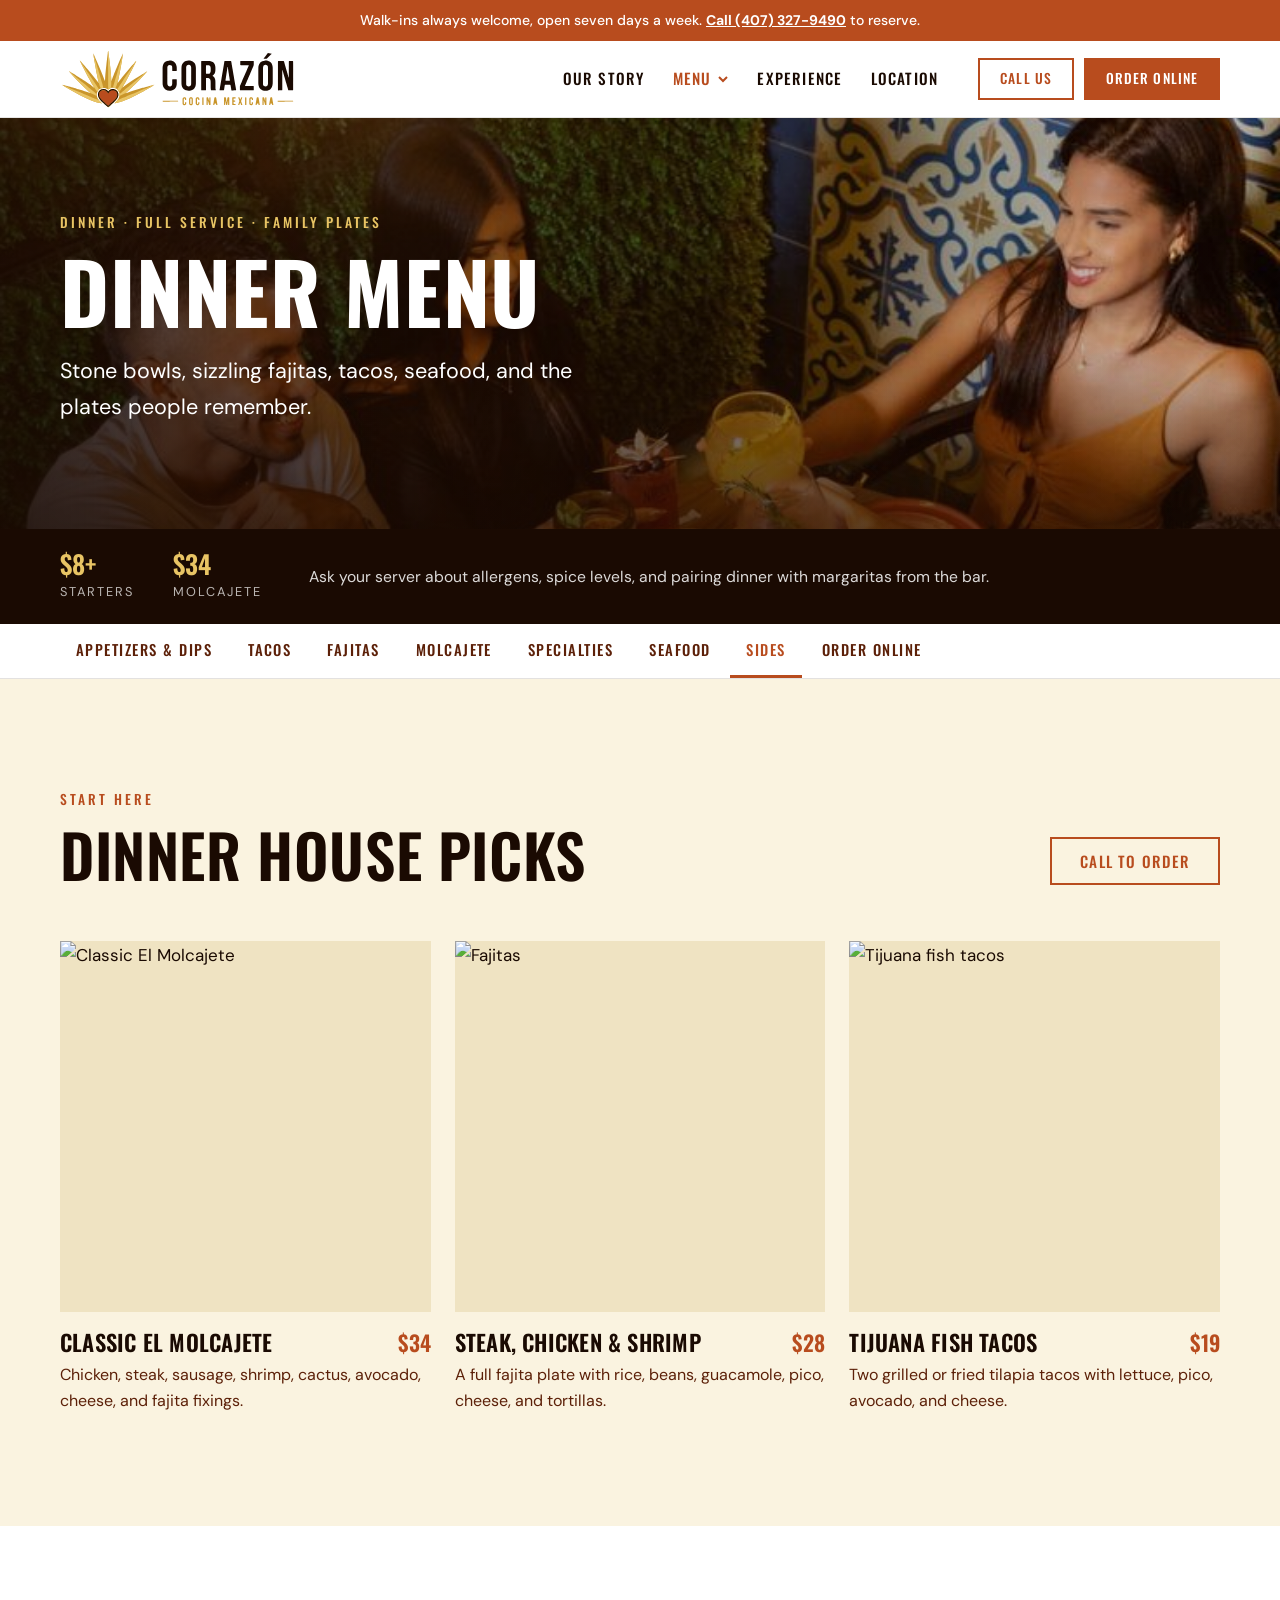
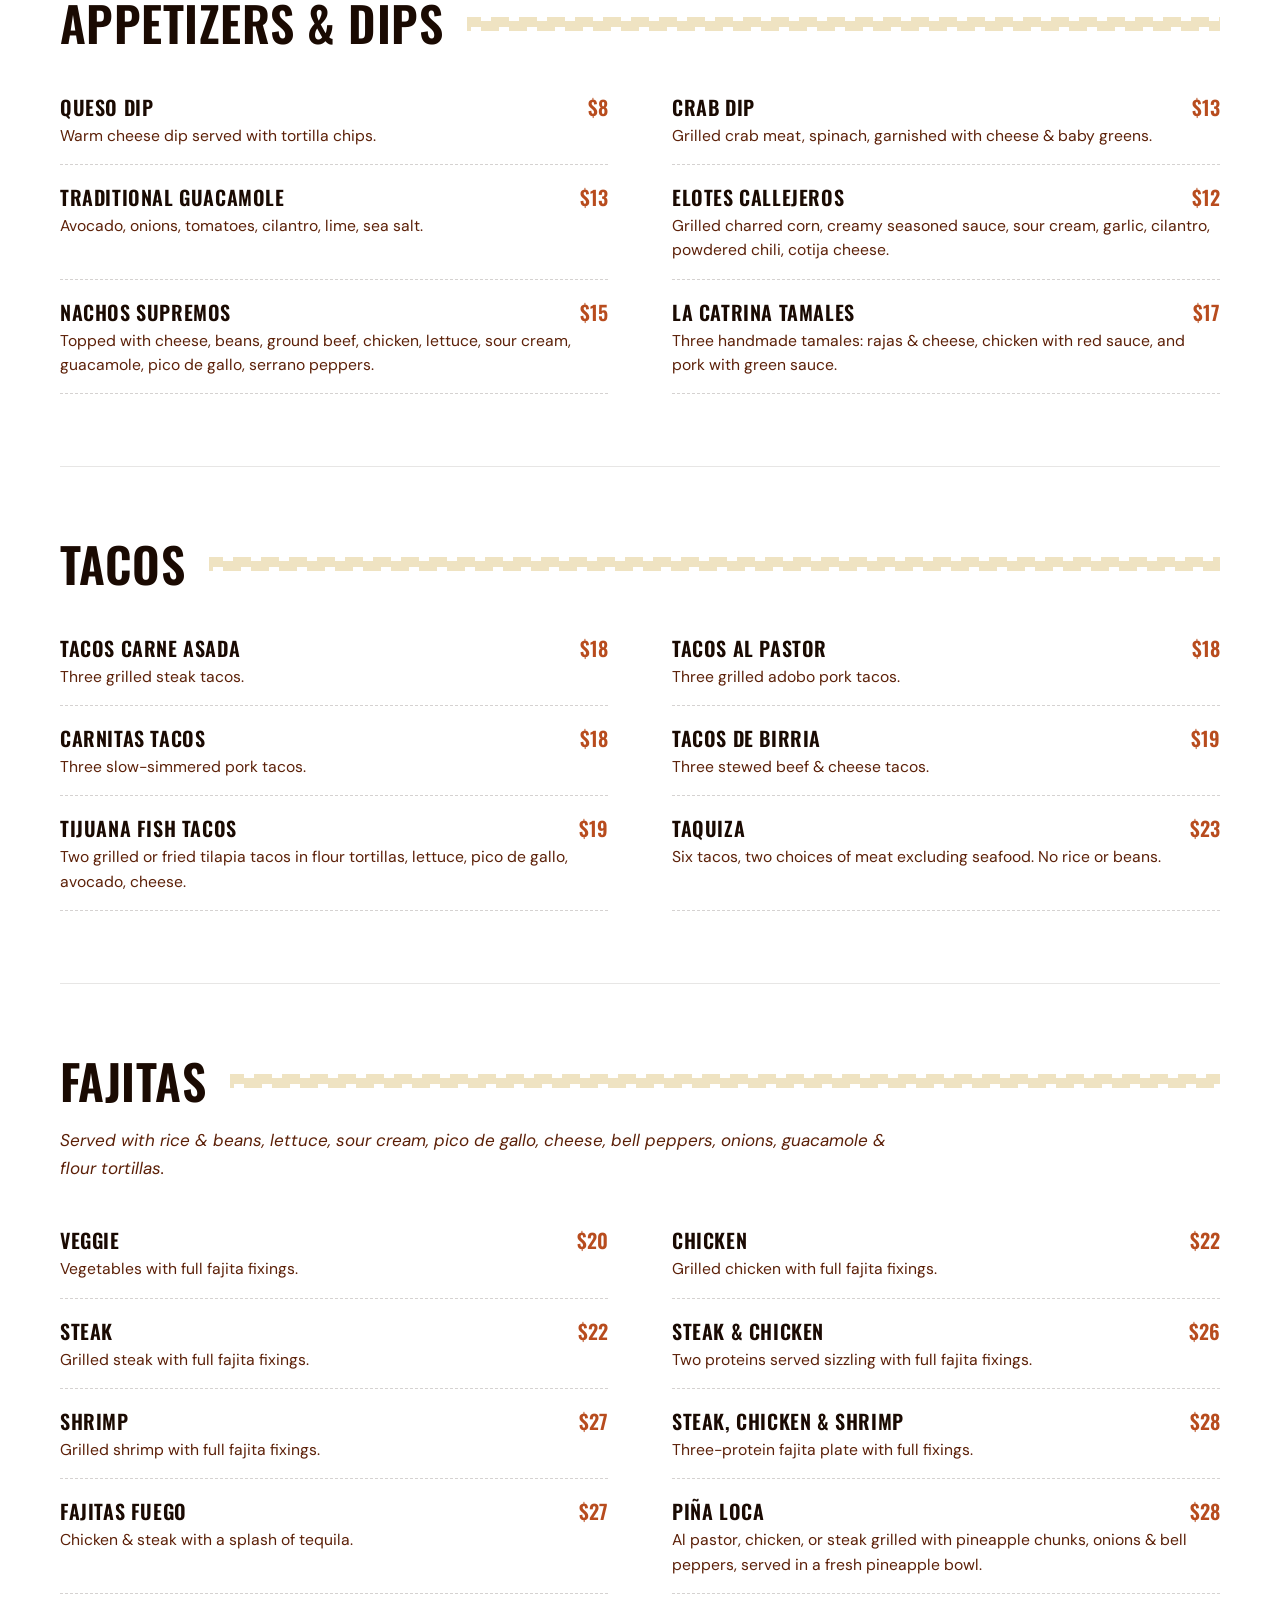
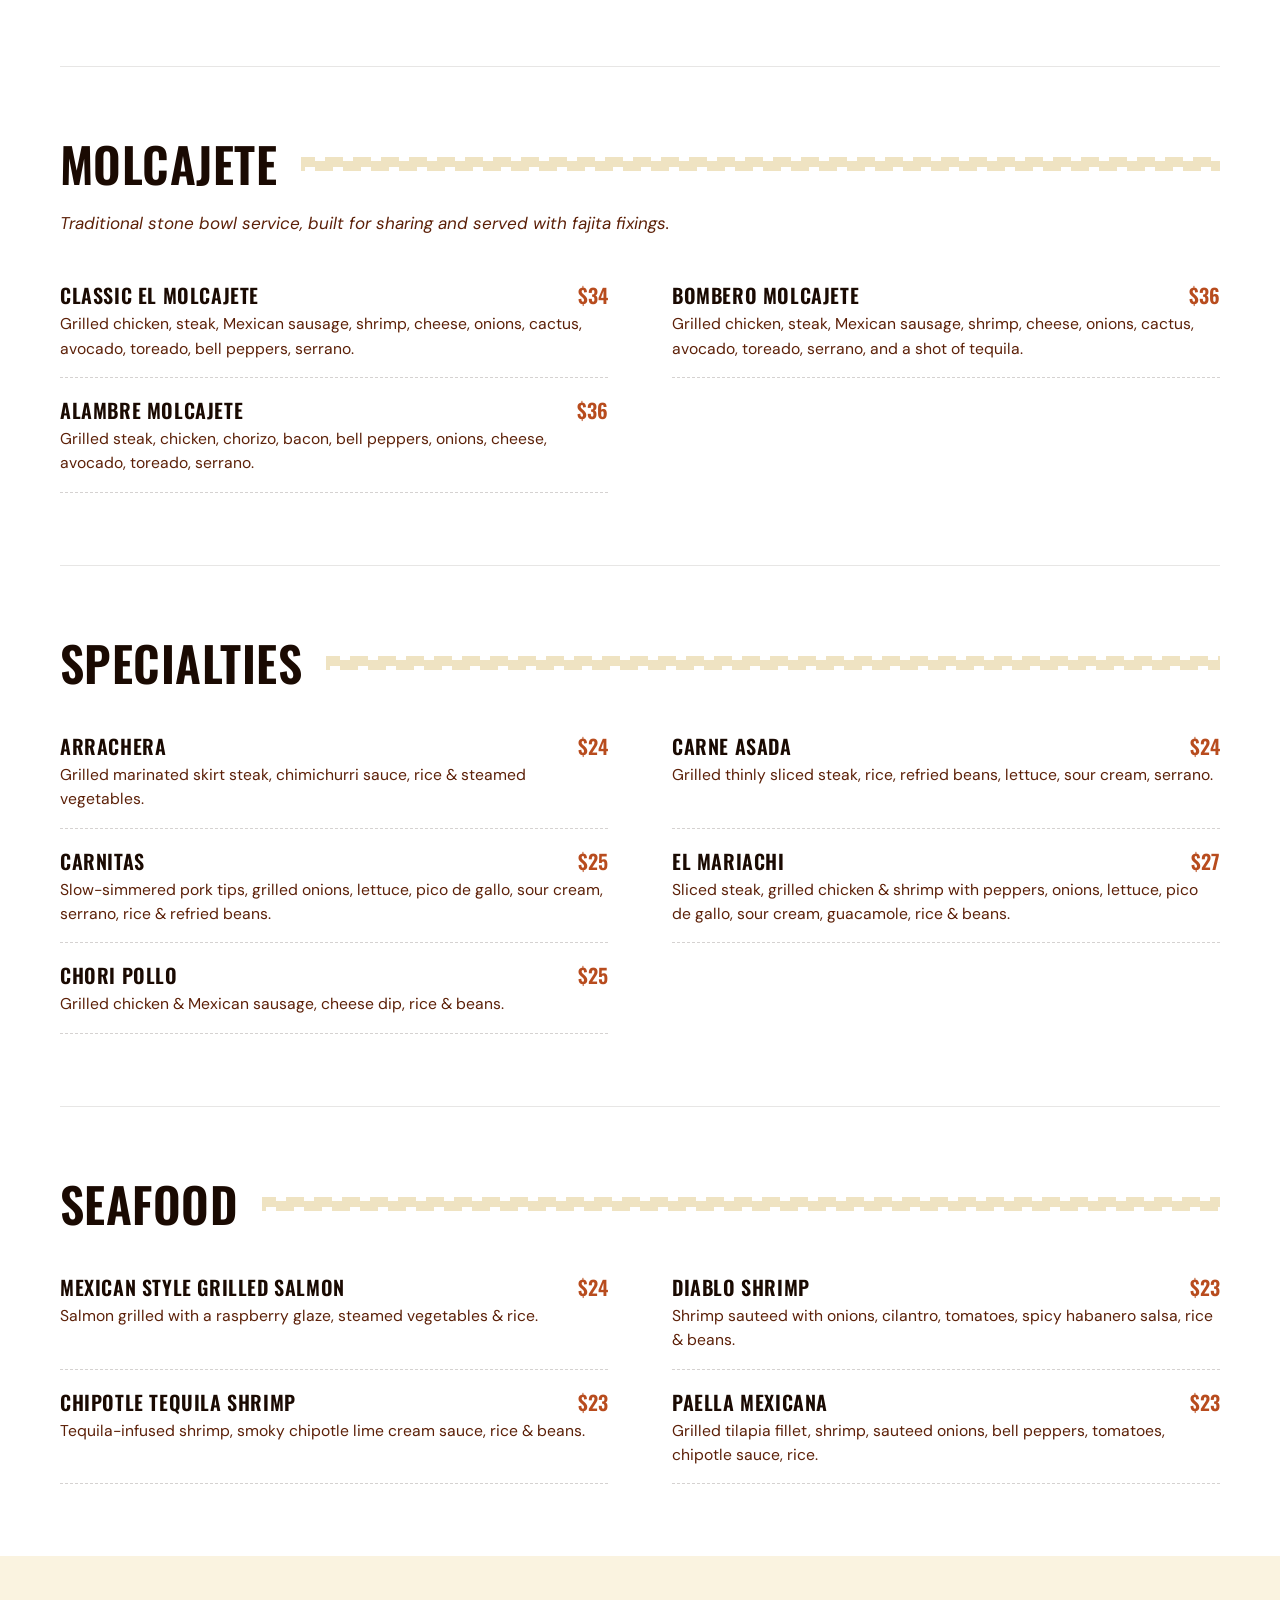
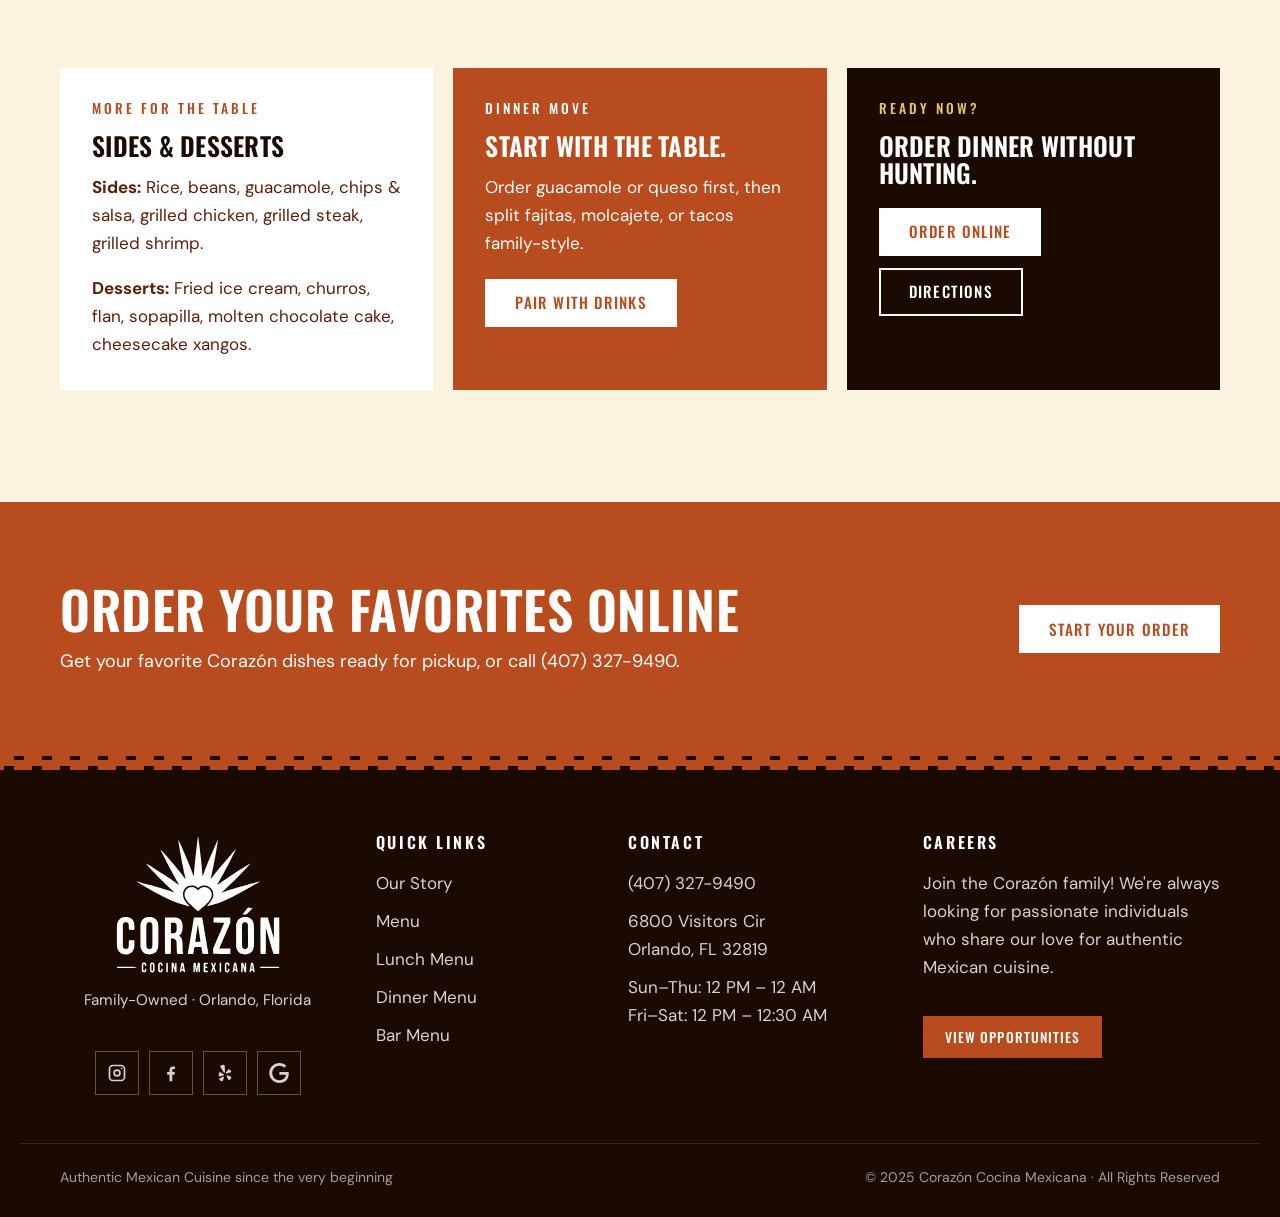
==== dinner-menu.html @ ed3a1adc "Add redesigned Corazón Cocina Mexicana website Home, lunch, dinner and bar menu pages with the new l" ====
<!DOCTYPE html>
<html lang="en">
<head>
<meta charset="UTF-8">
<meta name="viewport" content="width=device-width, initial-scale=1">
<title>Dinner Menu — Corazón Cocina Mexicana</title>
<meta name="description" content="Corazón&#x27;s dinner menu: appetizers, tacos, sizzling fajitas, molcajete, specialties and seafood.">
<meta name="theme-color" content="#B84C1E">
<link rel="preconnect" href="https://fonts.googleapis.com">
<link rel="preconnect" href="https://fonts.gstatic.com" crossorigin>
<link rel="stylesheet" href="https://fonts.googleapis.com/css2?family=DM+Sans:ital,wght@0,400;0,500;0,700;1,400&family=Oswald:wght@500;600;700&display=swap">
<link rel="stylesheet" href="css/site.css">
</head>
<body>
<a class="skip-link" href="#main">Skip to content</a>
<aside class="promo" aria-label="Announcement">Walk-ins always welcome, open seven days a week. <a href="tel:4073279490">Call (407) 327-9490</a> to reserve.</aside>
<header class="site-header">
  <div class="wrap header-inner">
    <a class="logo" href="index.html">
      <img src="img/logo-horizontal.svg" alt="Corazón Cocina Mexicana, home" width="234" height="60">
    </a>
    <nav class="main-nav" aria-label="Main">
      <ul class="nav-list">
        <li><a class="nav-link" href="index.html#about">Our Story</a></li>
        <li>
          <button class="nav-link" type="button" data-dropdown aria-expanded="false" aria-controls="menu-dropdown" aria-current="page">Menu <svg viewBox="0 0 12 12" aria-hidden="true" focusable="false"><path d="M2 4l4 4 4-4" fill="none" stroke="currentColor" stroke-width="2"/></svg></button>
          <ul class="dropdown" id="menu-dropdown">
          <li><a href="index.html#menu">Menu Favorites</a></li>
          <li><a href="lunch-menu.html">Lunch</a></li>
          <li><a href="dinner-menu.html" aria-current="page">Dinner</a></li>
          <li><a href="bar-menu.html">Bar Menu</a></li>
          </ul>
        </li>
        <li><a class="nav-link" href="index.html#experience">Experience</a></li>
        <li><a class="nav-link" href="index.html#location">Location</a></li>
      </ul>
      <div class="header-actions">
        <a class="btn btn--outline btn--sm" href="tel:4073279490">Call Us</a>
        <a class="btn btn--sm" href="https://order.toasttab.com/online/corazon-6800-visitors-circle" target="_blank" rel="noopener">Order Online</a>
      </div>
    </nav>
    <button class="menu-toggle" type="button" aria-expanded="false" aria-controls="mobile-nav" aria-label="Open menu">
      <span></span><span></span><span></span>
    </button>
  </div>
  <nav class="mobile-nav" id="mobile-nav" aria-label="Mobile" hidden>
    <ul>
      <li><a href="index.html#about">Our Story</a></li>
      <li><a href="index.html#menu">Menu</a>
        <ul class="sub">
          <li><a href="index.html#menu">Menu Favorites</a></li>
          <li><a href="lunch-menu.html">Lunch</a></li>
          <li><a href="dinner-menu.html" aria-current="page">Dinner</a></li>
          <li><a href="bar-menu.html">Bar Menu</a></li>
        </ul>
      </li>
      <li><a href="index.html#experience">Experience</a></li>
      <li><a href="index.html#location">Location</a></li>
    </ul>
    <div class="btn-row">
      <a class="btn btn--outline" href="tel:4073279490">Call Us</a>
      <a class="btn" href="https://order.toasttab.com/online/corazon-6800-visitors-circle" target="_blank" rel="noopener">Order Online</a>
    </div>
  </nav>
</header>

<main id="main">
  <section class="hero hero--page" aria-labelledby="page-title">
    <div class="hero-media"><img src="img/hero-dinner.jpg" alt="" width="735" height="1103" style="object-position: center 25%" fetchpriority="high" decoding="async"></div>
    <div class="wrap hero-content">
      <span class="eyebrow">Dinner · Full Service · Family Plates</span>
      <h1 id="page-title">Dinner Menu</h1>
      <p class="hero-lede">Stone bowls, sizzling fajitas, tacos, seafood, and the plates people remember.</p>
    </div>
  </section>
  <section class="menu-notes" aria-label="Dinner Notes">
    <div class="wrap">
      <dl>
        <div><dt>Starters</dt><dd>$8+</dd></div>
        <div><dt>Molcajete</dt><dd>$34</dd></div>
      </dl>
      <p>Ask your server about allergens, spice levels, and pairing dinner with margaritas from the bar.</p>
    </div>
  </section>
  <nav class="menu-tabs" aria-label="Dinner menu sections">
    <div class="wrap">
      <ul>
        <li><a href="#appetizers">Appetizers &amp; Dips</a></li>
        <li><a href="#tacos">Tacos</a></li>
        <li><a href="#fajitas">Fajitas</a></li>
        <li><a href="#molcajete">Molcajete</a></li>
        <li><a href="#specialties">Specialties</a></li>
        <li><a href="#seafood">Seafood</a></li>
        <li><a href="#sides">Sides</a></li>
        <li><a href="https://order.toasttab.com/online/corazon-6800-visitors-circle" target="_blank" rel="noopener">Order Online</a></li>
      </ul>
    </div>
  </nav>
  <section class="section section--cream" aria-labelledby="picks-title">
    <div class="wrap">
      <div class="section-head section-head--split">
        <div><span class="eyebrow">Start Here</span><h2 id="picks-title">Dinner House Picks</h2></div>
        <a class="btn btn--outline" href="tel:4073279490">Call to Order</a>
      </div>
      <div class="picks">
        <article class="pick">
          <div class="pick-media"><img src="https://d1w7312wesee68.cloudfront.net/hVnF5thGQFSKfZlPF20PS1V5bd2HwNsG1ojNnqln_Q4/resize:fit:720:720/plain/s3://toasttab/menu_service/restaurants/fac33642-f4ec-4bf7-a68b-8fd1dcc830a9/MenuItem/e2a0a0b4-ee8d-43b6-8e13-d911b57866e4.jpg" alt="Classic El Molcajete" width="720" height="720" loading="lazy" decoding="async"></div>
          <div class="pick-top"><h3>Classic El Molcajete</h3><span class="price">$34</span></div>
          <p>Chicken, steak, sausage, shrimp, cactus, avocado, cheese, and fajita fixings.</p>
        </article>
        <article class="pick">
          <div class="pick-media"><img src="https://d1w7312wesee68.cloudfront.net/-qpE8bmp0iMJ6pZUzTZ_TyR1T-UEH6fKc8ewx9TLpbc/resize:fit:720:720/plain/s3://toasttab/menu_service/restaurants/fac33642-f4ec-4bf7-a68b-8fd1dcc830a9/MenuItem/0cf0b0e3-093b-41ad-afe4-9fd51f7ad232.jpg" alt="Fajitas" width="720" height="720" loading="lazy" decoding="async"></div>
          <div class="pick-top"><h3>Steak, Chicken &amp; Shrimp</h3><span class="price">$28</span></div>
          <p>A full fajita plate with rice, beans, guacamole, pico, cheese, and tortillas.</p>
        </article>
        <article class="pick">
          <div class="pick-media"><img src="https://d1w7312wesee68.cloudfront.net/1ZXX6kdS9IpIGoGB7bgjlHd8vB72RxG9t9DgGh034Ss/resize:fit:720:720/plain/s3://toasttab/menu_service/restaurants/fac33642-f4ec-4bf7-a68b-8fd1dcc830a9/MenuItem/370d7d2e-4bf7-40f9-9b1b-189450944cc8.jpg" alt="Tijuana fish tacos" width="720" height="720" loading="lazy" decoding="async"></div>
          <div class="pick-top"><h3>Tijuana Fish Tacos</h3><span class="price">$19</span></div>
          <p>Two grilled or fried tilapia tacos with lettuce, pico, avocado, and cheese.</p>
        </article>
      </div>
    </div>
  </section>
  <div class="wrap">
    <section class="menu-section" id="appetizers" aria-labelledby="appetizers-title">
      <div class="menu-section-head"><h2 id="appetizers-title">Appetizers &amp; Dips</h2><div class="greca" aria-hidden="true"></div></div>
      
      <ul class="menu-list">
        <li class="menu-item">
          <div class="menu-item-top"><h3>Queso Dip</h3><span class="price">$8</span></div>
          <p>Warm cheese dip served with tortilla chips.</p>
        </li>
        <li class="menu-item">
          <div class="menu-item-top"><h3>Crab Dip</h3><span class="price">$13</span></div>
          <p>Grilled crab meat, spinach, garnished with cheese &amp; baby greens.</p>
        </li>
        <li class="menu-item">
          <div class="menu-item-top"><h3>Traditional Guacamole</h3><span class="price">$13</span></div>
          <p>Avocado, onions, tomatoes, cilantro, lime, sea salt.</p>
        </li>
        <li class="menu-item">
          <div class="menu-item-top"><h3>Elotes Callejeros</h3><span class="price">$12</span></div>
          <p>Grilled charred corn, creamy seasoned sauce, sour cream, garlic, cilantro, powdered chili, cotija cheese.</p>
        </li>
        <li class="menu-item">
          <div class="menu-item-top"><h3>Nachos Supremos</h3><span class="price">$15</span></div>
          <p>Topped with cheese, beans, ground beef, chicken, lettuce, sour cream, guacamole, pico de gallo, serrano peppers.</p>
        </li>
        <li class="menu-item">
          <div class="menu-item-top"><h3>La Catrina Tamales</h3><span class="price">$17</span></div>
          <p>Three handmade tamales: rajas &amp; cheese, chicken with red sauce, and pork with green sauce.</p>
        </li>
      </ul>
    </section>
    <section class="menu-section" id="tacos" aria-labelledby="tacos-title">
      <div class="menu-section-head"><h2 id="tacos-title">Tacos</h2><div class="greca" aria-hidden="true"></div></div>
      
      <ul class="menu-list">
        <li class="menu-item">
          <div class="menu-item-top"><h3>Tacos Carne Asada</h3><span class="price">$18</span></div>
          <p>Three grilled steak tacos.</p>
        </li>
        <li class="menu-item">
          <div class="menu-item-top"><h3>Tacos Al Pastor</h3><span class="price">$18</span></div>
          <p>Three grilled adobo pork tacos.</p>
        </li>
        <li class="menu-item">
          <div class="menu-item-top"><h3>Carnitas Tacos</h3><span class="price">$18</span></div>
          <p>Three slow-simmered pork tacos.</p>
        </li>
        <li class="menu-item">
          <div class="menu-item-top"><h3>Tacos De Birria</h3><span class="price">$19</span></div>
          <p>Three stewed beef &amp; cheese tacos.</p>
        </li>
        <li class="menu-item">
          <div class="menu-item-top"><h3>Tijuana Fish Tacos</h3><span class="price">$19</span></div>
          <p>Two grilled or fried tilapia tacos in flour tortillas, lettuce, pico de gallo, avocado, cheese.</p>
        </li>
        <li class="menu-item">
          <div class="menu-item-top"><h3>Taquiza</h3><span class="price">$23</span></div>
          <p>Six tacos, two choices of meat excluding seafood. No rice or beans.</p>
        </li>
      </ul>
    </section>
    <section class="menu-section" id="fajitas" aria-labelledby="fajitas-title">
      <div class="menu-section-head"><h2 id="fajitas-title">Fajitas</h2><div class="greca" aria-hidden="true"></div></div>
      <p class="menu-intro">Served with rice &amp; beans, lettuce, sour cream, pico de gallo, cheese, bell peppers, onions, guacamole &amp; flour tortillas.</p>
      <ul class="menu-list">
        <li class="menu-item">
          <div class="menu-item-top"><h3>Veggie</h3><span class="price">$20</span></div>
          <p>Vegetables with full fajita fixings.</p>
        </li>
        <li class="menu-item">
          <div class="menu-item-top"><h3>Chicken</h3><span class="price">$22</span></div>
          <p>Grilled chicken with full fajita fixings.</p>
        </li>
        <li class="menu-item">
          <div class="menu-item-top"><h3>Steak</h3><span class="price">$22</span></div>
          <p>Grilled steak with full fajita fixings.</p>
        </li>
        <li class="menu-item">
          <div class="menu-item-top"><h3>Steak &amp; Chicken</h3><span class="price">$26</span></div>
          <p>Two proteins served sizzling with full fajita fixings.</p>
        </li>
        <li class="menu-item">
          <div class="menu-item-top"><h3>Shrimp</h3><span class="price">$27</span></div>
          <p>Grilled shrimp with full fajita fixings.</p>
        </li>
        <li class="menu-item">
          <div class="menu-item-top"><h3>Steak, Chicken &amp; Shrimp</h3><span class="price">$28</span></div>
          <p>Three-protein fajita plate with full fixings.</p>
        </li>
        <li class="menu-item">
          <div class="menu-item-top"><h3>Fajitas Fuego</h3><span class="price">$27</span></div>
          <p>Chicken &amp; steak with a splash of tequila.</p>
        </li>
        <li class="menu-item">
          <div class="menu-item-top"><h3>Piña Loca</h3><span class="price">$28</span></div>
          <p>Al pastor, chicken, or steak grilled with pineapple chunks, onions &amp; bell peppers, served in a fresh pineapple bowl.</p>
        </li>
      </ul>
    </section>
    <section class="menu-section" id="molcajete" aria-labelledby="molcajete-title">
      <div class="menu-section-head"><h2 id="molcajete-title">Molcajete</h2><div class="greca" aria-hidden="true"></div></div>
      <p class="menu-intro">Traditional stone bowl service, built for sharing and served with fajita fixings.</p>
      <ul class="menu-list">
        <li class="menu-item">
          <div class="menu-item-top"><h3>Classic El Molcajete</h3><span class="price">$34</span></div>
          <p>Grilled chicken, steak, Mexican sausage, shrimp, cheese, onions, cactus, avocado, toreado, bell peppers, serrano.</p>
        </li>
        <li class="menu-item">
          <div class="menu-item-top"><h3>Bombero Molcajete</h3><span class="price">$36</span></div>
          <p>Grilled chicken, steak, Mexican sausage, shrimp, cheese, onions, cactus, avocado, toreado, serrano, and a shot of tequila.</p>
        </li>
        <li class="menu-item">
          <div class="menu-item-top"><h3>Alambre Molcajete</h3><span class="price">$36</span></div>
          <p>Grilled steak, chicken, chorizo, bacon, bell peppers, onions, cheese, avocado, toreado, serrano.</p>
        </li>
      </ul>
    </section>
    <section class="menu-section" id="specialties" aria-labelledby="specialties-title">
      <div class="menu-section-head"><h2 id="specialties-title">Specialties</h2><div class="greca" aria-hidden="true"></div></div>
      
      <ul class="menu-list">
        <li class="menu-item">
          <div class="menu-item-top"><h3>Arrachera</h3><span class="price">$24</span></div>
          <p>Grilled marinated skirt steak, chimichurri sauce, rice &amp; steamed vegetables.</p>
        </li>
        <li class="menu-item">
          <div class="menu-item-top"><h3>Carne Asada</h3><span class="price">$24</span></div>
          <p>Grilled thinly sliced steak, rice, refried beans, lettuce, sour cream, serrano.</p>
        </li>
        <li class="menu-item">
          <div class="menu-item-top"><h3>Carnitas</h3><span class="price">$25</span></div>
          <p>Slow-simmered pork tips, grilled onions, lettuce, pico de gallo, sour cream, serrano, rice &amp; refried beans.</p>
        </li>
        <li class="menu-item">
          <div class="menu-item-top"><h3>El Mariachi</h3><span class="price">$27</span></div>
          <p>Sliced steak, grilled chicken &amp; shrimp with peppers, onions, lettuce, pico de gallo, sour cream, guacamole, rice &amp; beans.</p>
        </li>
        <li class="menu-item">
          <div class="menu-item-top"><h3>Chori Pollo</h3><span class="price">$25</span></div>
          <p>Grilled chicken &amp; Mexican sausage, cheese dip, rice &amp; beans.</p>
        </li>
      </ul>
    </section>
    <section class="menu-section" id="seafood" aria-labelledby="seafood-title">
      <div class="menu-section-head"><h2 id="seafood-title">Seafood</h2><div class="greca" aria-hidden="true"></div></div>
      
      <ul class="menu-list">
        <li class="menu-item">
          <div class="menu-item-top"><h3>Mexican Style Grilled Salmon</h3><span class="price">$24</span></div>
          <p>Salmon grilled with a raspberry glaze, steamed vegetables &amp; rice.</p>
        </li>
        <li class="menu-item">
          <div class="menu-item-top"><h3>Diablo Shrimp</h3><span class="price">$23</span></div>
          <p>Shrimp sauteed with onions, cilantro, tomatoes, spicy habanero salsa, rice &amp; beans.</p>
        </li>
        <li class="menu-item">
          <div class="menu-item-top"><h3>Chipotle Tequila Shrimp</h3><span class="price">$23</span></div>
          <p>Tequila-infused shrimp, smoky chipotle lime cream sauce, rice &amp; beans.</p>
        </li>
        <li class="menu-item">
          <div class="menu-item-top"><h3>Paella Mexicana</h3><span class="price">$23</span></div>
          <p>Grilled tilapia fillet, shrimp, sauteed onions, bell peppers, tomatoes, chipotle sauce, rice.</p>
        </li>
      </ul>
    </section>
  </div>
  <section class="section section--cream" id="sides" aria-label="Sides &amp; Desserts">
    <div class="wrap callouts">
      <div class="callout">
        <span class="eyebrow">More for the Table</span>
        <h3>Sides &amp; Desserts</h3>
        <p><strong>Sides:</strong> Rice, beans, guacamole, chips &amp; salsa, grilled chicken, grilled steak, grilled shrimp.</p>
        <p><strong>Desserts:</strong> Fried ice cream, churros, flan, sopapilla, molten chocolate cake, cheesecake xangos.</p>
      </div>
      <div class="callout callout--dark callout--red">
        <span class="eyebrow" style="color:var(--white)">Dinner Move</span>
        <h3>Start with the table.</h3>
        <p>Order guacamole or queso first, then split fajitas, molcajete, or tacos family-style.</p>
        <div class="btn-row"><a class="btn btn--light" href="bar-menu.html">Pair with Drinks</a></div>
      </div>
      <div class="callout callout--dark">
        <span class="eyebrow" style="color:var(--gold-light)">Ready Now?</span>
        <h3>Order dinner without hunting.</h3>
        <div class="btn-row">
          <a class="btn btn--light" href="https://order.toasttab.com/online/corazon-6800-visitors-circle" target="_blank" rel="noopener">Order Online</a>
          <a class="btn btn--ghost-light" href="index.html#location">Directions</a>
        </div>
      </div>
    </div>
  </section>
  <section class="cta-band" aria-labelledby="cta-title">
    <div class="wrap">
      <div>
        <h2 id="cta-title">Order Your Favorites Online</h2>
        <p>Get your favorite Corazón dishes ready for pickup, or call (407) 327-9490.</p>
      </div>
      <a class="btn btn--light" href="https://order.toasttab.com/online/corazon-6800-visitors-circle" target="_blank" rel="noopener">Start Your Order</a>
    </div>
  </section>
</main>

<footer class="site-footer">
  <div class="greca" aria-hidden="true"></div>
  <div class="wrap footer-grid">
    <div>
      <a class="logo logo--footer" href="index.html">
        <img src="img/logo-white.svg" alt="Corazón Cocina Mexicana, home" width="166" height="140" loading="lazy">
      </a>
      <p class="footer-tag">Family-Owned · Orlando, Florida</p>
      <div class="social">
        <a href="https://www.instagram.com/corazoncocinamex" target="_blank" rel="noopener" aria-label="Instagram"><svg viewBox="0 0 24 24" aria-hidden="true" focusable="false"><path d="M7 2h10a5 5 0 015 5v10a5 5 0 01-5 5H7a5 5 0 01-5-5V7a5 5 0 015-5zm0 2a3 3 0 00-3 3v10a3 3 0 003 3h10a3 3 0 003-3V7a3 3 0 00-3-3H7zm5 3.5a4.5 4.5 0 110 9 4.5 4.5 0 010-9zm0 2a2.5 2.5 0 100 5 2.5 2.5 0 000-5zM17.5 5.5a1 1 0 110 2 1 1 0 010-2z"/></svg></a>
        <a href="https://www.facebook.com/corazoncocinamexicanaorlando/" target="_blank" rel="noopener" aria-label="Facebook"><svg viewBox="0 0 24 24" aria-hidden="true" focusable="false"><path d="M13.5 22v-8h2.7l.4-3.2h-3.1V8.8c0-.9.3-1.6 1.6-1.6h1.7V4.4c-.3 0-1.3-.1-2.5-.1-2.5 0-4.1 1.5-4.1 4.2v2.3H7.4V14h2.8v8h3.3z"/></svg></a>
        <a href="https://www.yelp.com/biz/corazon-cocina-mexicana-orlando" target="_blank" rel="noopener" aria-label="Yelp"><svg viewBox="0 0 24 24" aria-hidden="true" focusable="false"><path d="M10.59 2c.64 0 .91.27.99.97l.21 3.17.24 4.15c.02.35-.03.71-.17 1.03-.22.45-.72.57-1.13.26-.23-.19-.42-.44-.58-.71L6.42 4.55c-.36-.61-.25-1.01.35-1.39C7.5 2.68 9.73 2 10.59 2zm4.24 12.85.26.06 3.86 1.4c.66.24.84.61.55 1.26-.44 1.13-1.16 2.09-2.08 2.88-.46.4-.92.33-1.21-.17l-2.27-3.96c-.39-.71.09-1.52.89-1.47zM4.5 14c0-.74 0-1.45.25-2.13.22-.6.58-.87 1.25-.77.36.06.71.2 1.03.36L10 13.07c.33.17.61.43.73.79.19.56-.05 1.06-.62 1.21l-4.28 1.14c-.58.16-.99-.14-1.15-.71-.11-.5-.18-1-.18-1.5zm5.03 2.5c.2 0 .4 0 .6.06.52.17.73.64.6 1.19-.07.32-.19.63-.33.93l-1.11 2.63c-.21.52-.63.76-1.15.57-1.1-.38-2.1-1-2.89-1.84-.28-.29-.39-.64-.14-.97.25-.32.54-.62.89-.89l2.6-1.39c.29-.16.6-.26.93-.29zm3.97-3.59c-.5 0-.82-.48-.65-.98.1-.31.28-.6.48-.86l2.59-3.2c.4-.51.83-.56 1.32-.22.87.62 1.62 1.41 2.19 2.32.26.42.17.82-.26 1.07-.35.2-.73.34-1.12.43l-3.76 1.26c-.25.07-.54.18-.79.18z"/></svg></a>
        <a href="https://www.google.com/maps/place//@28.4632846,-81.4655546,17z/data=!3m1!4b1!4m3!3m2!1s0x88e77fd924db86d3:0x82496be5dd20a69b!12e1" target="_blank" rel="noopener" aria-label="Google reviews"><svg viewBox="0 0 24 24" aria-hidden="true" focusable="false"><path d="M12.48 10.92v3.28h7.84c-.24 1.84-.853 3.187-1.787 4.133-1.147 1.147-2.933 2.4-6.053 2.4-4.827 0-8.6-3.893-8.6-8.72s3.773-8.72 8.6-8.72c2.6 0 4.507 1.027 5.907 2.347l2.307-2.307C18.747 1.44 16.133 0 12.48 0 5.867 0 .307 5.387.307 12s5.56 12 12.173 12c3.573 0 6.267-1.173 8.373-3.36 2.16-2.16 2.84-5.213 2.84-7.667 0-.76-.053-1.467-.173-2.053H12.48z"/></svg></a>
      </div>
    </div>
    <nav aria-label="Footer">
      <h2>Quick Links</h2>
      <ul>
        <li><a href="index.html#about">Our Story</a></li>
        <li><a href="index.html#menu">Menu</a></li>
        <li><a href="lunch-menu.html">Lunch Menu</a></li>
        <li><a href="dinner-menu.html">Dinner Menu</a></li>
        <li><a href="bar-menu.html">Bar Menu</a></li>
      </ul>
    </nav>
    <div>
      <h2>Contact</h2>
      <address>
        <a href="tel:4073279490">(407) 327-9490</a>
        <a href="https://maps.google.com/?q=6800+Visitors+Cir,+Orlando,+FL+32819" target="_blank" rel="noopener">6800 Visitors Cir<br>Orlando, FL 32819</a>
        <span>Sun–Thu: 12 PM – 12 AM<br>Fri–Sat: 12 PM – 12:30 AM</span>
      </address>
    </div>
    <div>
      <h2>Careers</h2>
      <p>Join the Corazón family! We're always looking for passionate individuals who share our love for authentic Mexican cuisine.</p>
      <button class="btn btn--sm" type="button" data-open-jobs>View Opportunities</button>
    </div>
  </div>
  <div class="wrap footer-bottom">
    <p>Authentic Mexican Cuisine since the very beginning</p>
    <p>© 2025 Corazón Cocina Mexicana · All Rights Reserved</p>
  </div>
</footer>

<dialog class="job-dialog" id="job-dialog" aria-labelledby="job-title">
  <div class="job-dialog-head">
    <h2 id="job-title">Job Application</h2>
    <p>Please complete the form to apply for a position with us.</p>
    <button class="job-close" type="button" data-close aria-label="Close application"><svg viewBox="0 0 24 24" aria-hidden="true" focusable="false"><path d="M5 5l14 14M19 5L5 19" stroke="currentColor" stroke-width="2.2" fill="none"/></svg></button>
  </div>
  <form class="job-form" id="job-form">
    <div class="field-row">
      <div class="field"><label for="first-name">First Name *</label><input id="first-name" name="first-name" type="text" autocomplete="given-name" required></div>
      <div class="field"><label for="last-name">Last Name *</label><input id="last-name" name="last-name" type="text" autocomplete="family-name" required></div>
    </div>
    <div class="field"><label for="dob">Date of Birth *</label><input id="dob" name="dob" type="date" autocomplete="bday" required></div>
    <div class="field-row">
      <div class="field"><label for="email">Email Address *</label><input id="email" name="email" type="email" autocomplete="email" placeholder="your.email@example.com" required></div>
      <div class="field"><label for="phone">Phone *</label><input id="phone" name="phone" type="tel" autocomplete="tel" placeholder="(123) 456-7890" required></div>
    </div>
    <div class="field-row">
      <div class="field"><label for="position">Position Applying For *</label>
        <select id="position" name="position" required>
          <option value="">Select a position</option>
          <option value="host">Host</option><option value="server">Server</option><option value="busser">Busser</option>
          <option value="bartender">Bartender</option><option value="cook">Cook</option><option value="lead">Lead</option>
        </select>
      </div>
      <div class="field"><label for="start-date">Available Start Date *</label><input id="start-date" name="start-date" type="date" required></div>
    </div>
    <div class="field"><label for="resume">Resume</label>
      <input id="resume" name="resume" type="file" accept=".pdf,.doc,.docx" aria-describedby="resume-hint">
      <p class="hint" id="resume-hint" aria-live="polite">PDF, DOC or DOCX, up to 15 MB.</p>
    </div>
    <div class="form-actions">
      <button class="btn btn--outline" type="button" data-close>Cancel</button>
      <button class="btn" type="submit">Submit Application</button>
    </div>
  </form>
</dialog>

<script src="js/site.js" defer></script>
</body>
</html>
---- css/site.css ----
/* ===================================================================
   Corazón Cocina Mexicana — site styles
   Plain CSS, no framework. Bold, photo-led layout: solid header,
   full-bleed photography, condensed uppercase headings, flat cards.
   =================================================================== */

:root {
  --red: #B84C1E;
  --red-dark: #8B3512;
  --ink: #1A0A02;
  --ink-soft: #5C2008;
  --cream: #FAF3E0;
  --sand: #EFE3C2;
  --white: #FFFFFF;
  --gold: #C9952A;
  --gold-light: #E8C464;

  --font-display: 'Oswald', 'Arial Narrow', sans-serif;
  --font-body: 'DM Sans', system-ui, -apple-system, 'Segoe UI', sans-serif;

  --wrap: 1240px;
  --gutter: clamp(16px, 4vw, 40px);
  --header-h: 76px;
}

*, *::before, *::after { box-sizing: border-box; }
html { scroll-behavior: smooth; scroll-padding-top: calc(var(--header-h) + 16px); }
body {
  margin: 0;
  background: var(--white);
  color: var(--ink);
  font: 400 1.0625rem/1.65 var(--font-body);
  -webkit-font-smoothing: antialiased;
}
img { display: block; max-width: 100%; height: auto; }
a { color: inherit; }
h1, h2, h3, h4 {
  margin: 0;
  font-family: var(--font-display);
  font-weight: 600;
  line-height: 1.05;
  letter-spacing: .01em;
  text-transform: uppercase;
}
p { margin: 0 0 1em; }
p:last-child { margin-bottom: 0; }

.wrap { width: 100%; max-width: var(--wrap); margin: 0 auto; padding: 0 var(--gutter); }
.visually-hidden {
  position: absolute !important; width: 1px; height: 1px; overflow: hidden;
  clip: rect(0 0 0 0); clip-path: inset(50%); white-space: nowrap;
}

/* ---- Focus + skip link ---- */
:focus-visible { outline: 3px solid var(--gold); outline-offset: 3px; }
.skip-link {
  position: absolute; left: 16px; top: -100px; z-index: 200;
  background: var(--ink); color: var(--white); padding: 12px 18px;
  font-weight: 700; text-decoration: none;
}
.skip-link:focus { top: 12px; }

/* ===================================================================
   Buttons
   =================================================================== */
.btn {
  display: inline-flex; align-items: center; justify-content: center; gap: .5em;
  min-height: 48px; padding: 0 28px;
  border: 2px solid var(--red); border-radius: 0;
  background: var(--red); color: var(--white);
  font: 500 .95rem/1 var(--font-display); letter-spacing: .08em; text-transform: uppercase;
  text-decoration: none; cursor: pointer;
  transition: background-color .2s ease, color .2s ease, border-color .2s ease;
}
.btn:hover { background: var(--red-dark); border-color: var(--red-dark); }
.btn--outline { background: transparent; color: var(--red); }
.btn--outline:hover { background: var(--red); color: var(--white); border-color: var(--red); }
.btn--light { background: var(--white); border-color: var(--white); color: var(--red); }
.btn--light:hover { background: var(--cream); border-color: var(--cream); }
.btn--ghost-light { background: transparent; border-color: var(--white); color: var(--white); }
.btn--ghost-light:hover { background: var(--white); color: var(--ink); }
.btn--sm { min-height: 42px; padding: 0 20px; font-size: .85rem; }

.text-link {
  font: 500 .9rem/1 var(--font-display); letter-spacing: .1em; text-transform: uppercase;
  color: var(--red); text-decoration: none;
  border-bottom: 2px solid currentColor; padding-bottom: 4px;
}
.text-link:hover { color: var(--red-dark); }

.btn-row { display: flex; flex-wrap: wrap; gap: 12px; }

/* ===================================================================
   Greca (step-fret) accent: the one Aztec-inspired motif, used small
   =================================================================== */
.greca {
  height: 14px;
  background-color: var(--red);
  -webkit-mask: url("data:image/svg+xml;utf8,<svg xmlns='http://www.w3.org/2000/svg' width='28' height='14' viewBox='0 0 28 14'><path d='M0 14V0h14v10H4v4zM14 14V4h10V0h4v14z' fill='black'/></svg>") repeat-x left center / 28px 14px;
          mask: url("data:image/svg+xml;utf8,<svg xmlns='http://www.w3.org/2000/svg' width='28' height='14' viewBox='0 0 28 14'><path d='M0 14V0h14v10H4v4zM14 14V4h10V0h4v14z' fill='black'/></svg>") repeat-x left center / 28px 14px;
}
.greca--gold { background-color: var(--gold); }
.greca--short { width: 112px; }
.greca--center { margin-left: auto; margin-right: auto; }

/* ===================================================================
   Promo bar + header
   =================================================================== */
.promo {
  margin: 0;
  background: var(--red); color: var(--white);
  text-align: center; font-size: .875rem; font-weight: 500;
  padding: 9px var(--gutter);
}
.promo a { color: var(--white); font-weight: 700; }

.site-header {
  position: sticky; top: 0; z-index: 100;
  background: var(--white);
  border-bottom: 1px solid rgba(26, 10, 2, .1);
}
.site-header.is-scrolled { box-shadow: 0 4px 18px rgba(26, 10, 2, .08); }
.header-inner {
  display: flex; align-items: center; justify-content: space-between; gap: 24px;
  height: var(--header-h);
}
.logo { display: flex; flex-shrink: 0; text-decoration: none; }
.logo img { width: auto; height: 60px; }
.logo--footer img { height: 140px; }
@media (max-width: 640px) {
  .site-header .logo img { height: 46px; }
}

.main-nav { display: flex; align-items: center; gap: 28px; }
.nav-list { display: flex; align-items: center; gap: 4px; margin: 0; padding: 0; list-style: none; }
.nav-list > li { position: relative; }
.nav-link {
  display: inline-flex; align-items: center; gap: 6px;
  min-height: 44px; padding: 0 12px;
  background: none; border: 0; cursor: pointer;
  font: 500 .95rem/1 var(--font-display); letter-spacing: .08em; text-transform: uppercase;
  color: var(--ink); text-decoration: none;
}
.nav-link:hover, .nav-link[aria-current="page"] { color: var(--red); }
.nav-link svg { width: 12px; height: 12px; transition: transform .2s ease; }
.nav-link[aria-expanded="true"] svg { transform: rotate(180deg); }
.dropdown {
  position: absolute; top: 100%; left: 0; min-width: 220px;
  margin: 0; padding: 8px 0; list-style: none;
  background: var(--white); border-top: 3px solid var(--red);
  box-shadow: 0 12px 30px rgba(26, 10, 2, .14);
  display: none;
}
.dropdown.is-open { display: block; }
.dropdown a {
  display: block; padding: 11px 20px;
  font-size: .95rem; font-weight: 500; text-decoration: none; color: var(--ink);
}
.dropdown a:hover, .dropdown a[aria-current="page"] { background: var(--cream); color: var(--red); }
.header-actions { display: flex; gap: 10px; }

.menu-toggle {
  display: none; width: 48px; height: 48px; padding: 12px;
  background: none; border: 0; cursor: pointer;
}
.menu-toggle span { display: block; height: 2px; background: var(--ink); margin: 5px 0; transition: transform .2s ease, opacity .2s ease; }
.menu-toggle[aria-expanded="true"] span:nth-child(1) { transform: translateY(7px) rotate(45deg); }
.menu-toggle[aria-expanded="true"] span:nth-child(2) { opacity: 0; }
.menu-toggle[aria-expanded="true"] span:nth-child(3) { transform: translateY(-7px) rotate(-45deg); }

.mobile-nav {
  position: fixed; inset: var(--header-h) 0 0 0; z-index: 99;
  background: var(--white); overflow-y: auto;
  padding: 16px var(--gutter) 40px;
}
.mobile-nav[hidden] { display: none; }
.mobile-nav ul { list-style: none; margin: 0; padding: 0; }
.mobile-nav > ul > li { border-bottom: 1px solid rgba(26, 10, 2, .1); }
.mobile-nav li a {
  display: block; padding: 16px 0;
  font: 500 1.25rem/1.2 var(--font-display); letter-spacing: .06em; text-transform: uppercase;
  text-decoration: none; color: var(--ink);
}
.mobile-nav .sub a { padding: 10px 0 10px 16px; font-size: 1rem; color: var(--ink-soft); }
.mobile-nav li a[aria-current="page"] { color: var(--red); }
.mobile-nav .btn-row { margin-top: 24px; }
.mobile-nav .btn { flex: 1; }

@media (max-width: 1060px) {
  .main-nav { display: none; }
  .menu-toggle { display: block; }
}

/* ===================================================================
   Hero (full-bleed photo)
   =================================================================== */
.hero {
  position: relative; isolation: isolate;
  min-height: min(82vh, 760px);
  display: flex; align-items: flex-end;
  color: var(--white); background: var(--ink);
}
.hero-media { position: absolute; inset: 0; z-index: -1; }
.hero-media img { width: 100%; height: 100%; object-fit: cover; }
.hero::after {
  content: ""; position: absolute; inset: 0; z-index: -1;
  background: linear-gradient(90deg, rgba(26, 10, 2, .82) 0%, rgba(26, 10, 2, .45) 55%, rgba(26, 10, 2, .15) 100%),
              linear-gradient(0deg, rgba(26, 10, 2, .55) 0%, rgba(26, 10, 2, 0) 45%);
}
/* Home hero: lighter shade so the photo stays bright; text keeps a soft shadow for legibility */
.hero:not(.hero--page)::after {
  background: radial-gradient(ellipse 55% 38% at 18% 82%, rgba(26, 10, 2, .5) 0%, rgba(26, 10, 2, 0) 100%),
              linear-gradient(90deg, rgba(26, 10, 2, .44) 0%, rgba(26, 10, 2, .16) 45%, rgba(26, 10, 2, 0) 70%),
              linear-gradient(0deg, rgba(26, 10, 2, .28) 0%, rgba(26, 10, 2, 0) 35%);
}
.hero:not(.hero--page) .hero-media img { filter: brightness(1.2) saturate(1.08); }
.hero:not(.hero--page) .hero-content { text-shadow: 0 1px 3px rgba(26, 10, 2, .6), 0 2px 24px rgba(26, 10, 2, .7); }
/* Smaller hero lines need more weight and a tighter shadow than the headline to stay readable on the photo */
.hero:not(.hero--page) .hero-lede { max-width: 46ch; text-wrap: balance; font-weight: 500; font-size: clamp(1.2rem, 2.2vw, 1.5rem); text-shadow: 0 1px 2px rgba(26, 10, 2, .9), 0 0 12px rgba(26, 10, 2, .8); }
.hero:not(.hero--page) .hero-badge { font-weight: 600; font-size: 1rem; text-shadow: 0 1px 2px rgba(26, 10, 2, .9), 0 0 12px rgba(26, 10, 2, .8); }
.hero-content { padding-top: 96px; padding-bottom: clamp(56px, 9vw, 104px); }
.eyebrow {
  display: block; margin-bottom: 14px;
  font: 500 .85rem/1.3 var(--font-display); letter-spacing: .22em; text-transform: uppercase;
  color: var(--red);
}
.hero .eyebrow, .on-dark .eyebrow { color: var(--gold-light); }
.hero h1 { font-size: clamp(3rem, 8.5vw, 6.75rem); font-weight: 700; max-width: 11ch; }
.hero-lede { max-width: 36ch; margin: 20px 0 28px; font-size: clamp(1.1rem, 2vw, 1.35rem); }
.hero-badge {
  display: inline-flex; align-items: center; gap: 10px; margin-bottom: 28px;
  font: 500 .9rem/1.2 var(--font-display); letter-spacing: .1em; text-transform: uppercase;
}
.hero-badge svg { width: 22px; height: 22px; color: var(--gold); flex: none; }

.hero--page { min-height: 380px; }
.hero--page h1 { font-size: clamp(2.75rem, 7vw, 5.25rem); max-width: none; }
.hero--page .hero-lede { margin-bottom: 0; }
/* Photo-strip hero: same-size photos drift slowly right-to-left in a seamless loop (the set is listed twice);
   a dark fade on the left keeps the text readable. Pauses on hover; stays still for reduced-motion users. */
.hero--strip .hero-media { overflow: hidden; }
.hero--strip .strip-track { display: flex; height: 100%; width: max-content; animation: strip-drift 70s linear infinite; }
.hero--strip .strip-track img { flex: none; width: auto; height: 100%; aspect-ratio: 735 / 859; object-fit: cover; }
.hero--strip:hover .strip-track { animation-play-state: paused; }
@keyframes strip-drift { to { transform: translateX(-50%); } }
@media (prefers-reduced-motion: reduce) { .hero--strip .strip-track { animation: none; } }
.hero--strip::after {
  background: linear-gradient(90deg, rgba(26, 10, 2, .94) 0%, rgba(26, 10, 2, .82) 30%, rgba(26, 10, 2, .45) 52%, rgba(26, 10, 2, 0) 72%),
              linear-gradient(0deg, rgba(26, 10, 2, .4) 0%, rgba(26, 10, 2, 0) 40%);
}
.hero--strip .hero-content { text-shadow: 0 1px 2px rgba(26, 10, 2, .8), 0 0 14px rgba(26, 10, 2, .6); }
@media (max-width: 860px) {
  .hero--strip .strip-track { animation-duration: 45s; }
  .hero--strip::after { background: linear-gradient(90deg, rgba(26, 10, 2, .85) 0%, rgba(26, 10, 2, .55) 60%, rgba(26, 10, 2, .3) 100%), linear-gradient(0deg, rgba(26, 10, 2, .55) 0%, rgba(26, 10, 2, 0) 45%); }
}

/* ===================================================================
   Stat band
   =================================================================== */
.stats { background: var(--ink); color: var(--white); }
.stats ul {
  display: grid; grid-template-columns: repeat(3, 1fr);
  margin: 0 auto; padding: 0; list-style: none;
}
.stats li {
  padding: 26px 12px; text-align: center;
  font: 500 1rem/1.25 var(--font-display); letter-spacing: .12em; text-transform: uppercase;
}
.stats li + li { border-left: 1px solid rgba(255, 255, 255, .15); }
.stats strong { display: block; font-size: 1.9rem; letter-spacing: .02em; color: var(--gold-light); margin-bottom: 4px; }
@media (max-width: 640px) {
  .stats li { padding: 18px 6px; font-size: .72rem; letter-spacing: .08em; }
  .stats strong { font-size: 1.35rem; }
  .hero { min-height: 560px; }
  .hero--page { min-height: 320px; }
}

/* ===================================================================
   Sections
   =================================================================== */
.section { padding: clamp(64px, 9vw, 112px) 0; }
.section--cream { background: var(--cream); }
.section--sand { background: var(--sand); }
.section-head { max-width: 720px; margin-bottom: clamp(32px, 5vw, 56px); }
.section-head--center { margin-left: auto; margin-right: auto; text-align: center; }
.section-head h2 { font-size: clamp(2.25rem, 5vw, 3.75rem); }
.section-head p { margin-top: 18px; font-size: 1.125rem; color: var(--ink-soft); }
.section-head .greca { margin-top: 22px; }
.section-head--split {
  max-width: none; display: flex; flex-wrap: wrap; align-items: flex-end; justify-content: space-between; gap: 24px;
}
.section-head--split > div { max-width: 640px; }

/* ---- Menu category tiles ---- */
.tiles { display: grid; grid-template-columns: repeat(3, 1fr); gap: 16px; }
.tile {
  position: relative; display: block; aspect-ratio: 4 / 5; overflow: hidden;
  color: var(--white); text-decoration: none; background: var(--ink);
}
.tile img { width: 100%; height: 100%; object-fit: cover; transition: transform .5s ease; }
.tile::after {
  content: ""; position: absolute; inset: 0;
  background: linear-gradient(0deg, rgba(26, 10, 2, .85) 0%, rgba(26, 10, 2, 0) 60%);
}
.tile-label {
  position: absolute; left: 24px; right: 24px; bottom: 22px; z-index: 1;
  display: flex; align-items: center; justify-content: space-between; gap: 12px;
}
.tile-label h3 { font-size: clamp(1.6rem, 3vw, 2.25rem); }
.tile-label span {
  font: 500 .8rem/1 var(--font-display); letter-spacing: .14em; text-transform: uppercase;
  border-bottom: 2px solid var(--gold); padding-bottom: 4px; white-space: nowrap;
}
.tile:hover img { transform: scale(1.04); }
@media (max-width: 760px) {
  .tiles { grid-template-columns: 1fr; }
  .tile { aspect-ratio: 16 / 9; }
}

/* ---- Feature cards (flat: photo, tag, title, text) ---- */
.cards { display: grid; grid-template-columns: repeat(3, 1fr); gap: clamp(28px, 4vw, 48px) clamp(20px, 3vw, 32px); }
.card-media { aspect-ratio: 4 / 3; overflow: hidden; background: var(--sand); margin-bottom: 20px; }
.card-media img { width: 100%; height: 100%; object-fit: cover; transition: transform .5s ease; }
.card:hover .card-media img { transform: scale(1.04); }
.card-tag {
  display: inline-block; margin-bottom: 10px;
  font: 500 .78rem/1 var(--font-display); letter-spacing: .18em; text-transform: uppercase; color: var(--red);
}
.card h3 { font-size: 1.6rem; margin-bottom: 10px; }
.card p { color: var(--ink-soft); font-size: 1rem; }
@media (max-width: 960px) { .cards { grid-template-columns: repeat(2, 1fr); } }
@media (max-width: 600px) { .cards { grid-template-columns: 1fr; } }

/* ---- Full-bleed feature banner ---- */
.banner {
  position: relative; isolation: isolate; overflow: hidden;
  min-height: 560px; display: flex; align-items: center;
  color: var(--white); background: var(--ink);
}
.banner-media { position: absolute; inset: 0; z-index: -1; }
.banner-media img { width: 100%; height: 100%; object-fit: cover; }
.banner::after {
  content: ""; position: absolute; inset: 0; z-index: -1;
  background: linear-gradient(90deg, rgba(26, 10, 2, .85) 0%, rgba(26, 10, 2, .55) 50%, rgba(26, 10, 2, .1) 100%);
}
.banner-content { max-width: 560px; padding: 72px 0; }
.banner h2 { font-size: clamp(2.25rem, 5vw, 3.75rem); margin-bottom: 20px; }
.banner p { font-size: 1.125rem; margin-bottom: 28px; }

/* ---- Split (image + text) ---- */
.split { display: grid; grid-template-columns: 1fr 1fr; gap: clamp(32px, 6vw, 88px); align-items: center; }
.split--reverse .split-media { order: 2; }
.split-media { aspect-ratio: 4 / 5; overflow: hidden; background: var(--sand); }
.split-media img { width: 100%; height: 100%; object-fit: cover; }
.split-text h2 { font-size: clamp(2.25rem, 4.5vw, 3.5rem); margin-bottom: 24px; }
.split-text > p { color: var(--ink-soft); font-size: 1.0625rem; }
.split-text .greca { margin-bottom: 28px; }
@media (max-width: 860px) {
  .split { grid-template-columns: 1fr; }
  .split--reverse .split-media { order: 0; }
  .split-media { aspect-ratio: 4 / 3; }
}

.promise {
  margin: 32px 0 0; padding: 28px 32px;
  background: var(--cream); border-left: 4px solid var(--red);
}
.promise h3 { font-size: 1.35rem; margin-bottom: 12px; color: var(--red); }
.promise p { color: var(--ink-soft); font-size: 1rem; }

.check-list { list-style: none; margin: 28px 0 0; padding: 0; display: grid; gap: 14px; }
.check-list li { position: relative; padding-left: 34px; color: var(--ink); }
.check-list li::before {
  content: ""; position: absolute; left: 0; top: .45em; width: 16px; height: 16px;
  background: var(--red);
  clip-path: polygon(50% 0, 100% 50%, 50% 100%, 0 50%);
}

/* ---- Photo pair with captions ---- */
.photo-pair { display: grid; grid-template-columns: 1fr 1fr; gap: 16px; margin-top: clamp(40px, 6vw, 72px); }
.photo-pair figure { margin: 0; }
.photo-pair .ph { aspect-ratio: 3 / 2; overflow: hidden; background: var(--sand); }
.photo-pair img { width: 100%; height: 100%; object-fit: cover; }
.photo-pair figcaption { padding-top: 18px; }
.photo-pair figcaption h3 { font-size: 1.4rem; margin-bottom: 6px; }
.photo-pair figcaption p { color: var(--ink-soft); font-size: 1rem; }
@media (max-width: 700px) { .photo-pair { grid-template-columns: 1fr; } }

/* ---- Award band ---- */
.award { text-align: center; }
.award svg { width: 44px; height: 44px; color: var(--red); margin: 0 auto 18px; }
.award h2 { font-size: clamp(2rem, 4.5vw, 3.25rem); margin-bottom: 18px; }
.award p { max-width: 640px; margin: 0 auto; font-size: 1.125rem; color: var(--ink-soft); }

/* ---- Solid CTA band ---- */
.cta-band { background: var(--red); color: var(--white); padding: clamp(56px, 7vw, 80px) 0; }
.cta-band .wrap { display: flex; flex-wrap: wrap; align-items: center; justify-content: space-between; gap: 28px; }
.cta-band h2 { font-size: clamp(2rem, 4.5vw, 3.25rem); margin-bottom: 10px; }
.cta-band p { font-size: 1.125rem; max-width: 52ch; }

/* ---- Location ---- */
.visit { display: grid; grid-template-columns: 5fr 7fr; gap: clamp(32px, 5vw, 64px); align-items: stretch; }
.visit-info { display: grid; gap: 32px; align-content: start; }
.visit-info h3 {
  font-size: 1.1rem; letter-spacing: .14em; color: var(--red); margin-bottom: 12px;
}
.hours { width: 100%; border-collapse: collapse; }
.hours th, .hours td { padding: 10px 0; border-bottom: 1px solid rgba(26, 10, 2, .12); text-align: left; font-weight: 500; }
.hours td { text-align: right; }
.visit-info .note { margin-top: 12px; color: var(--ink-soft); font-size: .95rem; }
.visit-info address { font-style: normal; font-size: 1.125rem; }
.visit-info .big-link { font: 600 1.6rem/1.1 var(--font-display); color: var(--ink); text-decoration: none; }
.visit-info .big-link:hover { color: var(--red); }
.map { min-height: 420px; background: var(--sand); }
.map iframe { width: 100%; height: 100%; min-height: 420px; border: 0; display: block; }
@media (max-width: 860px) { .visit { grid-template-columns: 1fr; } }

.reserve {
  margin-top: clamp(48px, 7vw, 80px);
  display: grid; grid-template-columns: 1.2fr 1fr; gap: 40px; align-items: center;
  padding: clamp(32px, 5vw, 56px);
  background: var(--ink); color: var(--white);
}
.reserve h2 { font-size: clamp(2rem, 4vw, 3rem); margin-bottom: 14px; }
.reserve p { color: rgba(255, 255, 255, .82); }
.reserve-side { text-align: right; }
.reserve-phone { display: block; margin-bottom: 18px; font: 600 clamp(1.8rem, 4vw, 2.6rem)/1 var(--font-display); color: var(--white); text-decoration: none; }
.reserve blockquote { margin: 24px 0 0; font-style: italic; color: var(--gold-light); }
@media (max-width: 860px) {
  .reserve { grid-template-columns: 1fr; }
  .reserve-side { text-align: left; }
}

/* ===================================================================
   Menu pages
   =================================================================== */
.menu-notes { background: var(--ink); color: var(--white); }
.menu-notes .wrap { display: flex; flex-wrap: wrap; align-items: center; gap: 16px 48px; padding-top: 22px; padding-bottom: 22px; }
.menu-notes dl { display: flex; gap: 40px; margin: 0; }
.menu-notes dt { order: 2; font-size: .8rem; letter-spacing: .14em; text-transform: uppercase; color: rgba(255, 255, 255, .7); }
.menu-notes dd { margin: 0; font: 600 1.6rem/1 var(--font-display); color: var(--gold-light); }
.menu-notes dl > div { display: flex; flex-direction: column; gap: 4px; }
.menu-notes p { margin: 0; flex: 1 1 320px; color: rgba(255, 255, 255, .85); font-size: .98rem; }

.menu-tabs {
  position: sticky; top: var(--header-h); z-index: 50;
  background: var(--white); border-bottom: 1px solid rgba(26, 10, 2, .12);
}
.menu-tabs ul {
  display: flex; gap: 4px; margin: 0; padding: 0; list-style: none;
  overflow-x: auto; scrollbar-width: none;
}
.menu-tabs ul::-webkit-scrollbar { display: none; }
.menu-tabs a {
  display: block; padding: 18px 16px; white-space: nowrap;
  font: 500 .92rem/1 var(--font-display); letter-spacing: .1em; text-transform: uppercase;
  text-decoration: none; color: var(--ink-soft);
  border-bottom: 3px solid transparent;
}
.menu-tabs a:hover, .menu-tabs a.is-active { color: var(--red); border-bottom-color: var(--red); }

.menu-section { padding: clamp(48px, 6vw, 72px) 0; border-bottom: 1px solid rgba(26, 10, 2, .1); }
.menu-section:last-of-type { border-bottom: 0; }
.menu-section-head { display: flex; flex-wrap: wrap; align-items: baseline; gap: 12px 24px; margin-bottom: 32px; }
.menu-section-head h2 { font-size: clamp(2rem, 4.5vw, 3rem); }
.menu-section-head .greca { flex: 1 1 80px; align-self: center; min-width: 60px; background-color: var(--sand); }
.menu-intro { margin: -12px 0 32px; max-width: 70ch; font-style: italic; color: var(--ink-soft); }

.menu-list { display: grid; grid-template-columns: 1fr 1fr; gap: 6px clamp(32px, 5vw, 72px); margin: 0; padding: 0; list-style: none; }
.menu-item { padding: 16px 0; border-bottom: 1px dashed rgba(26, 10, 2, .18); }
.menu-item-top { display: flex; align-items: baseline; gap: 16px; }
.menu-item h3 {
  flex: 1; font-size: 1.25rem; letter-spacing: .03em;
}
.menu-item .price { font: 600 1.25rem/1 var(--font-display); color: var(--red); white-space: nowrap; }
.menu-item p { margin: 6px 0 0; color: var(--ink-soft); font-size: .98rem; line-height: 1.55; }
.price-chips { display: flex; flex-wrap: wrap; gap: 6px; margin: 10px 0 0; padding: 0; list-style: none; }
.price-chips li {
  padding: 5px 10px; background: var(--cream);
  font-size: .85rem; font-weight: 500; color: var(--ink);
}
.price-chips b { color: var(--red); font-weight: 700; }
.beer-list { margin: 10px 0 0; padding: 0; list-style: none; columns: 2; column-gap: 24px; color: var(--ink-soft); font-size: .98rem; }
@media (max-width: 760px) { .menu-list { grid-template-columns: 1fr; } }

.picks { display: grid; grid-template-columns: repeat(3, 1fr); gap: 24px; }
.pick-media { aspect-ratio: 1 / 1; overflow: hidden; background: var(--sand); margin-bottom: 18px; }
.pick-media img { width: 100%; height: 100%; object-fit: cover; }
.pick-top { display: flex; align-items: baseline; justify-content: space-between; gap: 12px; margin-bottom: 8px; }
.pick h3 { font-size: 1.4rem; }
.pick .price { font: 600 1.35rem/1 var(--font-display); color: var(--red); }
.pick p { color: var(--ink-soft); font-size: 1rem; }
@media (max-width: 860px) { .picks { grid-template-columns: 1fr; } .pick-media { aspect-ratio: 16 / 10; } }

.callouts { display: grid; grid-template-columns: repeat(auto-fit, minmax(280px, 1fr)); gap: 20px; }
.callout { padding: 32px; background: var(--white); }
.callout--dark { background: var(--ink); color: var(--white); }
.callout.callout--dark p { color: rgba(255, 255, 255, .88); }
.callout--red { background: var(--red); }
.callout.callout--red p { color: var(--white); }   /* faded white fails contrast on terracotta */
.callout h3 { font-size: 1.6rem; margin-bottom: 14px; }
.callout p { color: var(--ink-soft); }
.callout .btn-row { margin-top: 22px; }
.combo-prices { display: flex; gap: 32px; margin: 18px 0; }
.combo-prices div { display: flex; flex-direction: column; }
.combo-prices strong { font: 600 2.2rem/1 var(--font-display); color: var(--red); }
.combo-prices span { font-size: .8rem; letter-spacing: .14em; text-transform: uppercase; }

/* ===================================================================
   Footer
   =================================================================== */
.site-footer { background: var(--ink); color: rgba(255, 255, 255, .82); }
.site-footer .greca { background-color: var(--red); }
.footer-grid {
  display: grid; grid-template-columns: 1.3fr 1fr 1.2fr 1.4fr; gap: 40px;
  padding-top: 64px; padding-bottom: 48px;
}
.site-footer h2 { font-size: 1rem; letter-spacing: .16em; color: var(--white); margin-bottom: 18px; }
.site-footer ul { list-style: none; margin: 0; padding: 0; display: grid; gap: 10px; }
.site-footer a { color: rgba(255, 255, 255, .82); text-decoration: none; }
.site-footer a:hover { color: var(--white); text-decoration: underline; }
.site-footer address { font-style: normal; display: grid; gap: 10px; }
.footer-tag { margin-top: 14px; font-size: .95rem; }
/* Brand column (logo, tagline, socials) is centered within its column */
.footer-grid > div:first-child { display: flex; flex-direction: column; align-items: center; text-align: center; }
.social { display: flex; gap: 10px; margin-top: 22px; }
.social a {
  display: grid; place-items: center; width: 44px; height: 44px;
  border: 1px solid rgba(255, 255, 255, .3);
}
.social a:hover { background: var(--red); border-color: var(--red); }
.social svg { width: 20px; height: 20px; fill: currentColor; }
.footer-bottom {
  display: flex; flex-wrap: wrap; justify-content: space-between; gap: 12px;
  padding-top: 22px; padding-bottom: 28px;
  border-top: 1px solid rgba(255, 255, 255, .12);
  font-size: .875rem; color: rgba(255, 255, 255, .6);
}
.footer-bottom p { margin: 0; }
.site-footer .btn { margin-top: 18px; }
@media (max-width: 960px) { .footer-grid { grid-template-columns: 1fr 1fr; } }
@media (max-width: 560px) { .footer-grid { grid-template-columns: 1fr; } }

/* ===================================================================
   Job application dialog
   =================================================================== */
.job-dialog {
  width: min(680px, calc(100% - 32px)); max-height: calc(100% - 32px);
  padding: 0; border: 0; background: var(--white); color: var(--ink);
}
.job-dialog::backdrop { background: rgba(26, 10, 2, .7); }
.job-dialog-head { position: relative; padding: 28px 32px; background: var(--red); color: var(--white); }
.job-dialog-head h2 { font-size: 2rem; margin-bottom: 6px; }
.job-dialog-head p { margin: 0; }
.job-close {
  position: absolute; top: 16px; right: 16px; width: 44px; height: 44px;
  display: grid; place-items: center; background: none; border: 0; color: var(--white); cursor: pointer;
}
.job-close svg { width: 22px; height: 22px; }
.job-form { padding: 28px 32px 32px; display: grid; gap: 18px; }
.field-row { display: grid; grid-template-columns: 1fr 1fr; gap: 18px; }
.field label { display: block; margin-bottom: 6px; font-weight: 700; font-size: .92rem; }
.field input, .field select {
  width: 100%; min-height: 48px; padding: 10px 14px;
  border: 1px solid rgba(26, 10, 2, .35); border-radius: 0; background: var(--white);
  font: inherit; color: var(--ink);
}
.field input:focus, .field select:focus { outline: 3px solid var(--gold); outline-offset: 0; border-color: var(--ink); }
.field .hint { margin: 6px 0 0; font-size: .85rem; color: var(--ink-soft); }
.form-actions { display: flex; justify-content: flex-end; gap: 12px; margin-top: 6px; }
@media (max-width: 560px) {
  .field-row { grid-template-columns: 1fr; }
  .job-form, .job-dialog-head { padding-left: 20px; padding-right: 20px; }
}

/* ===================================================================
   Motion: one gentle hero fade. Off for people who ask for less motion.
   =================================================================== */
@media (prefers-reduced-motion: no-preference) {
  .hero-content > * { animation: rise .8s ease both; }
  .hero-content > *:nth-child(2) { animation-delay: .08s; }
  .hero-content > *:nth-child(3) { animation-delay: .16s; }
  .hero-content > *:nth-child(4) { animation-delay: .24s; }
  .hero-content > *:nth-child(5) { animation-delay: .32s; }
  @keyframes rise { from { opacity: 0; transform: translateY(16px); } to { opacity: 1; transform: none; } }
}
@media (prefers-reduced-motion: reduce) {
  html { scroll-behavior: auto; }
  *, *::before, *::after { transition-duration: .01ms !important; animation: none !important; }
}

/* ---- Solid menu tiles (no photo) ---- */
.tile--solid { aspect-ratio: auto; min-height: 220px; padding: 28px 24px; display: flex; flex-direction: column; justify-content: space-between; }
.tile--solid::after { display: none; }
.tile--solid .tile-label { position: static; }
.tile--solid .tile-meta { font-size: .95rem; color: rgba(255, 255, 255, .8); margin: 0; }
.tile--red { background: var(--red); }
.tile--red .tile-meta { color: var(--white); }   /* faded white fails contrast on terracotta */
.tile--ink { background: var(--ink); }
.tile--sand { background: var(--sand); color: var(--ink); }
.tile--sand .tile-meta { color: var(--ink-soft); }
.tile--sand .tile-label span { border-bottom-color: var(--red); }
.tile--solid:hover { filter: brightness(1.08); }
.tile--sand:hover { filter: brightness(.97); }
.tiles--after { margin-top: clamp(40px, 6vw, 64px); }
@media (max-width: 760px) { .tile--solid { min-height: 150px; } }

/* ---- Two-column intro (heading left, copy right) ---- */
.intro-cols { display: grid; grid-template-columns: 5fr 7fr; gap: clamp(28px, 5vw, 72px); }
.intro-cols h2 { font-size: clamp(2.25rem, 4.5vw, 3.5rem); }
.intro-cols p { color: var(--ink-soft); }
.intro-cols .greca { margin-top: 22px; }
@media (max-width: 860px) { .intro-cols { grid-template-columns: 1fr; } }

.drinks-tier { flex: 1; margin: 0 !important; color: var(--ink) !important; font-size: 1rem !important; }
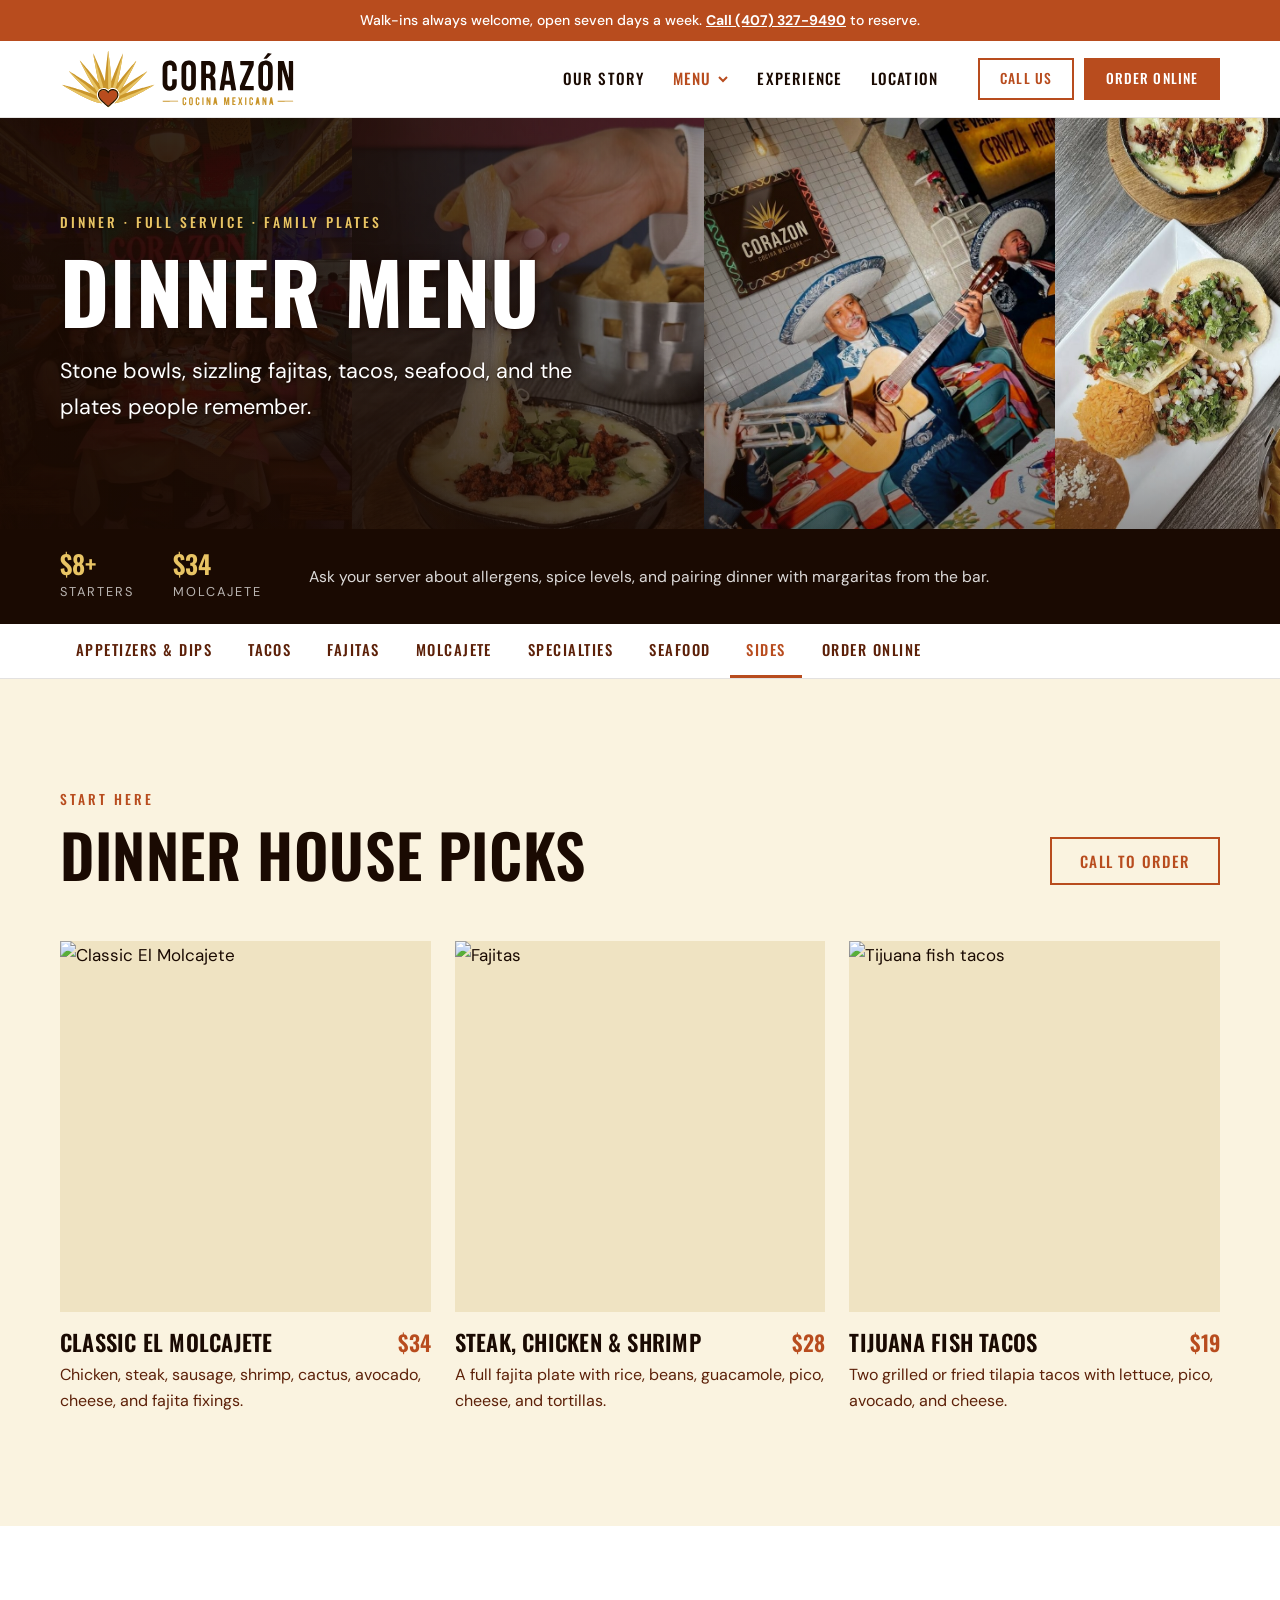
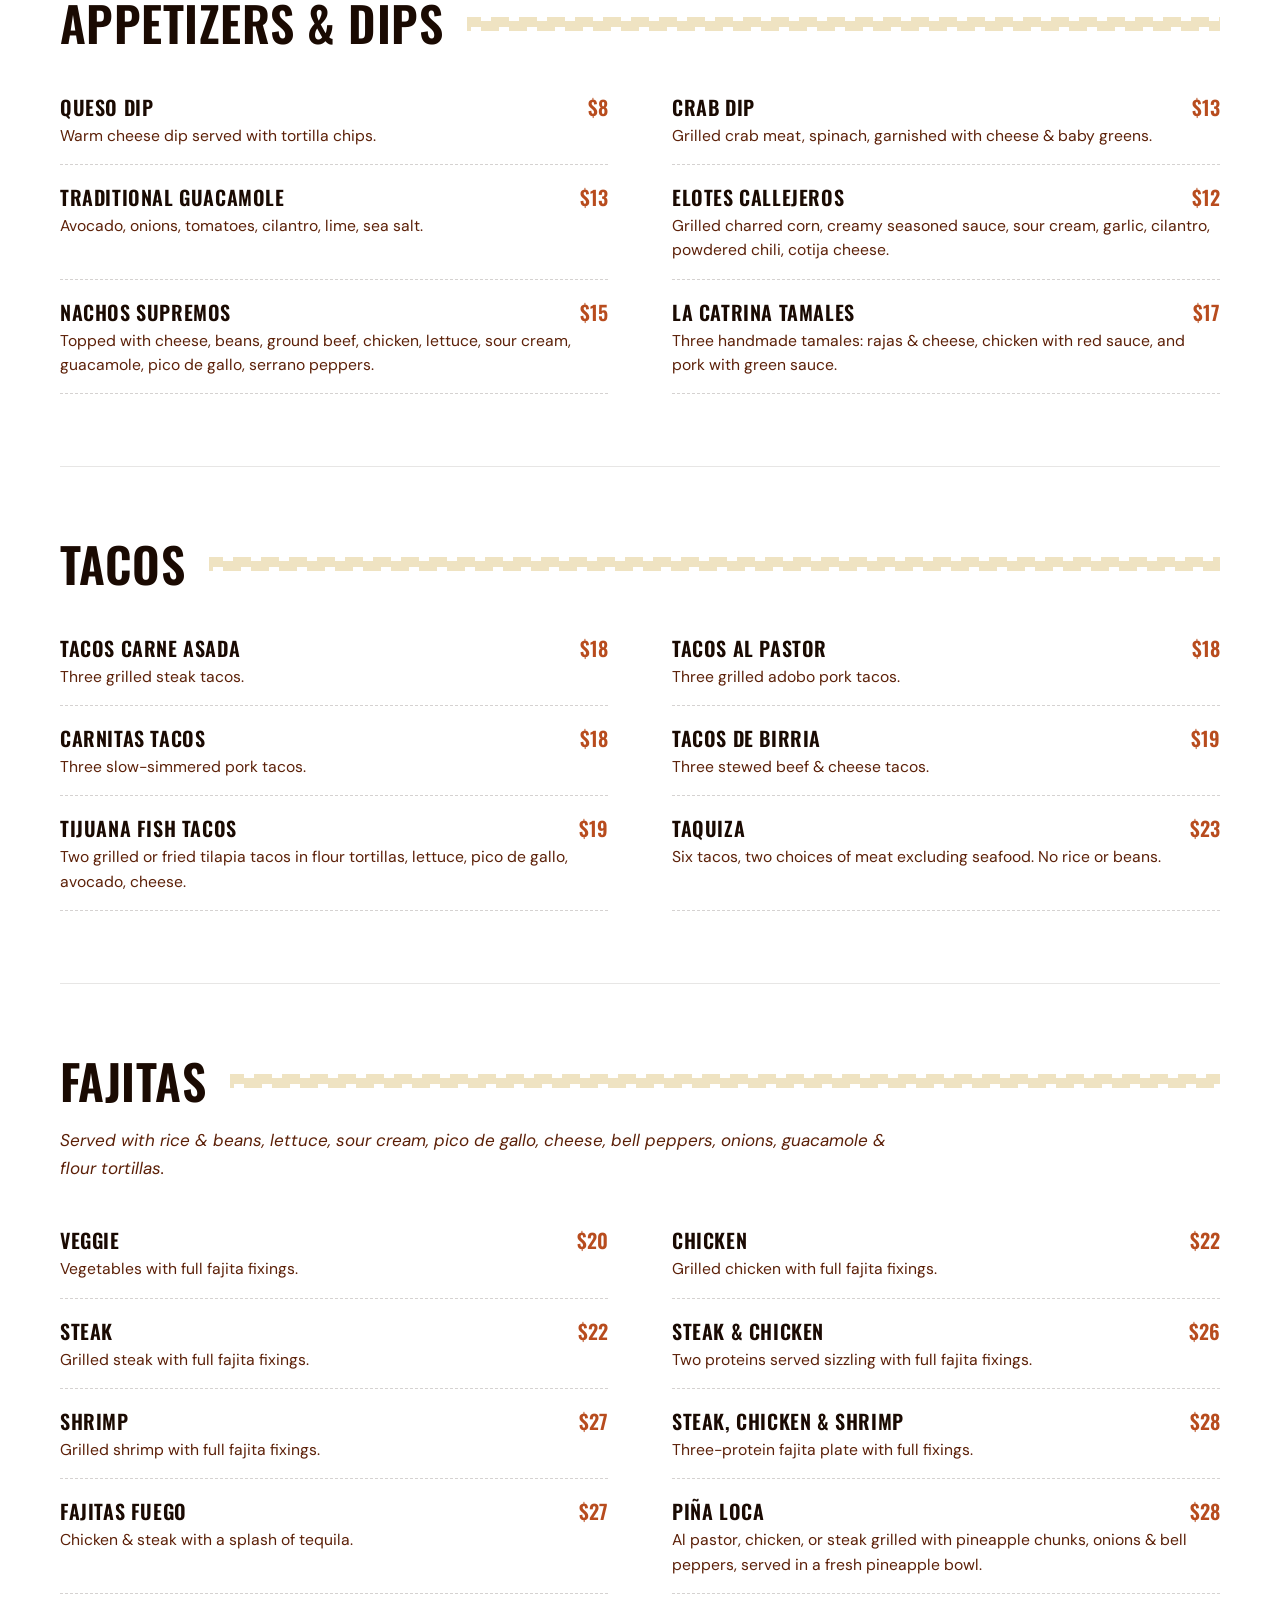
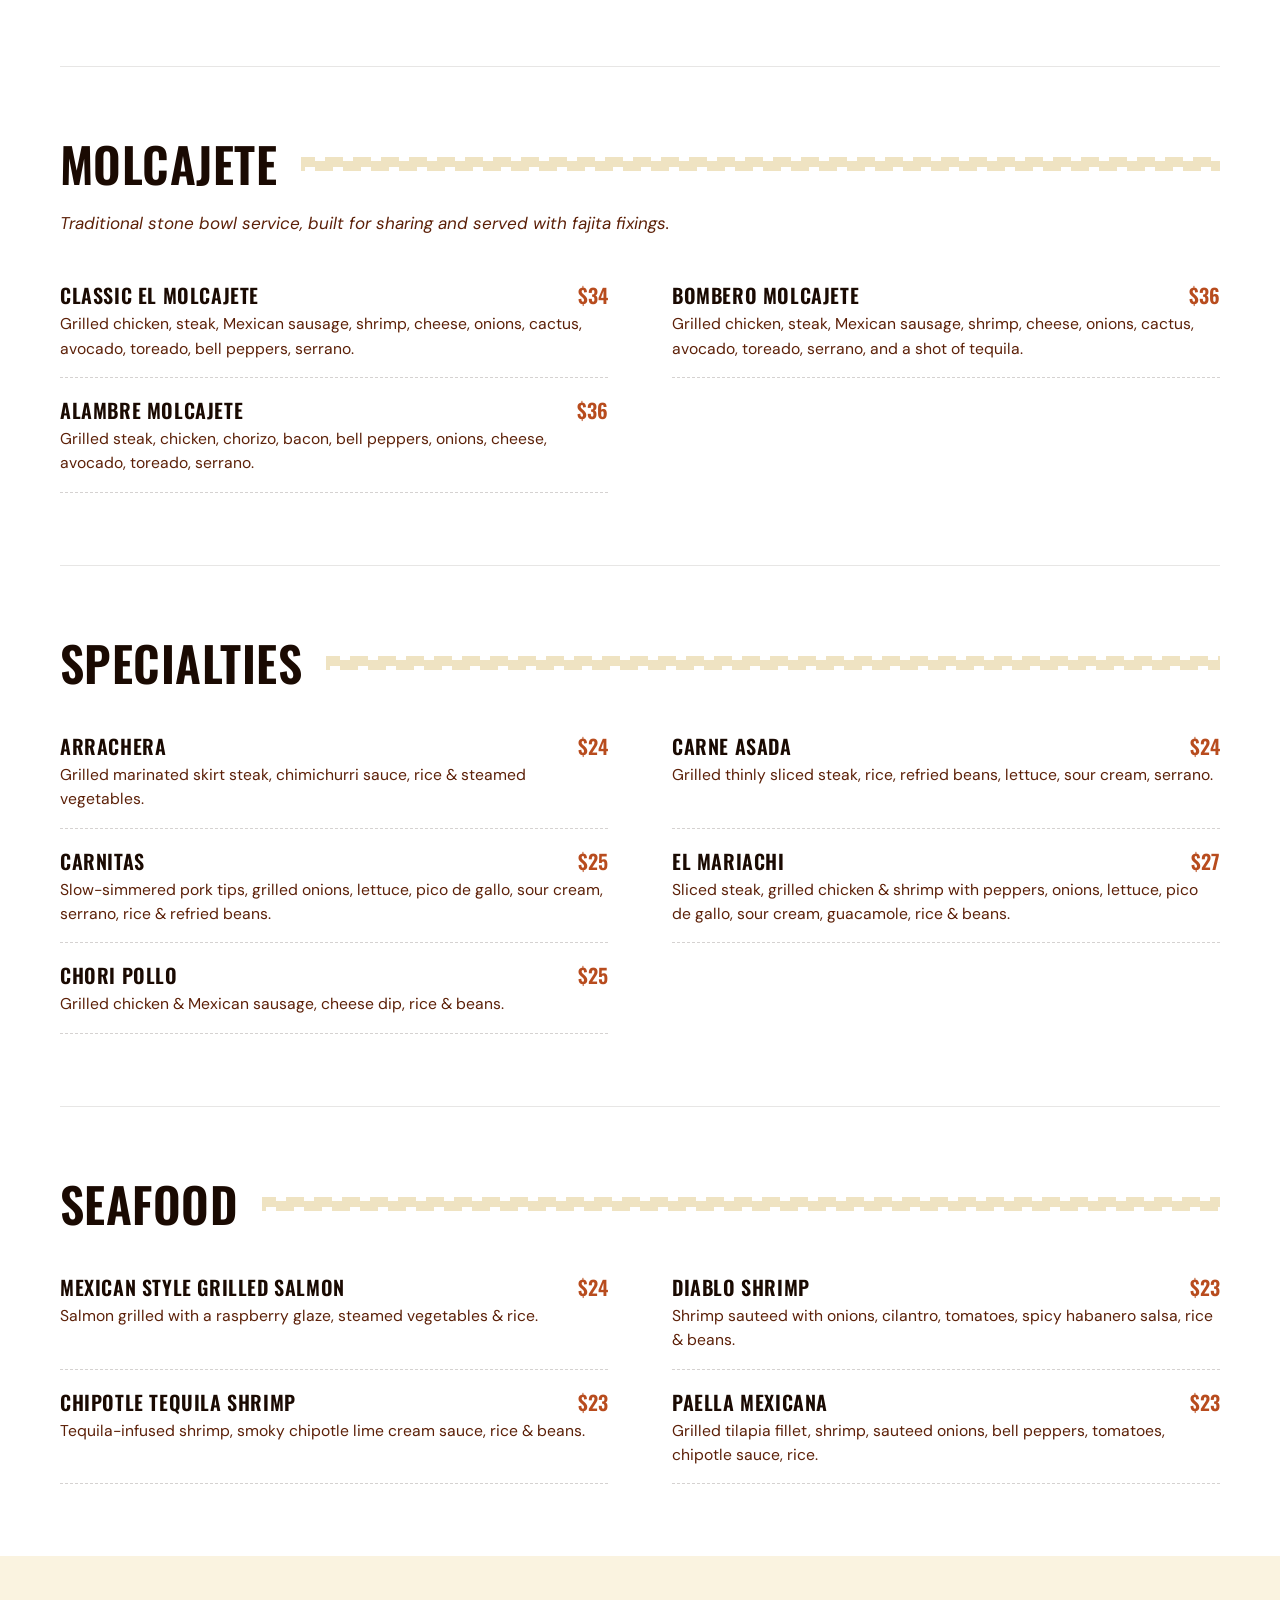
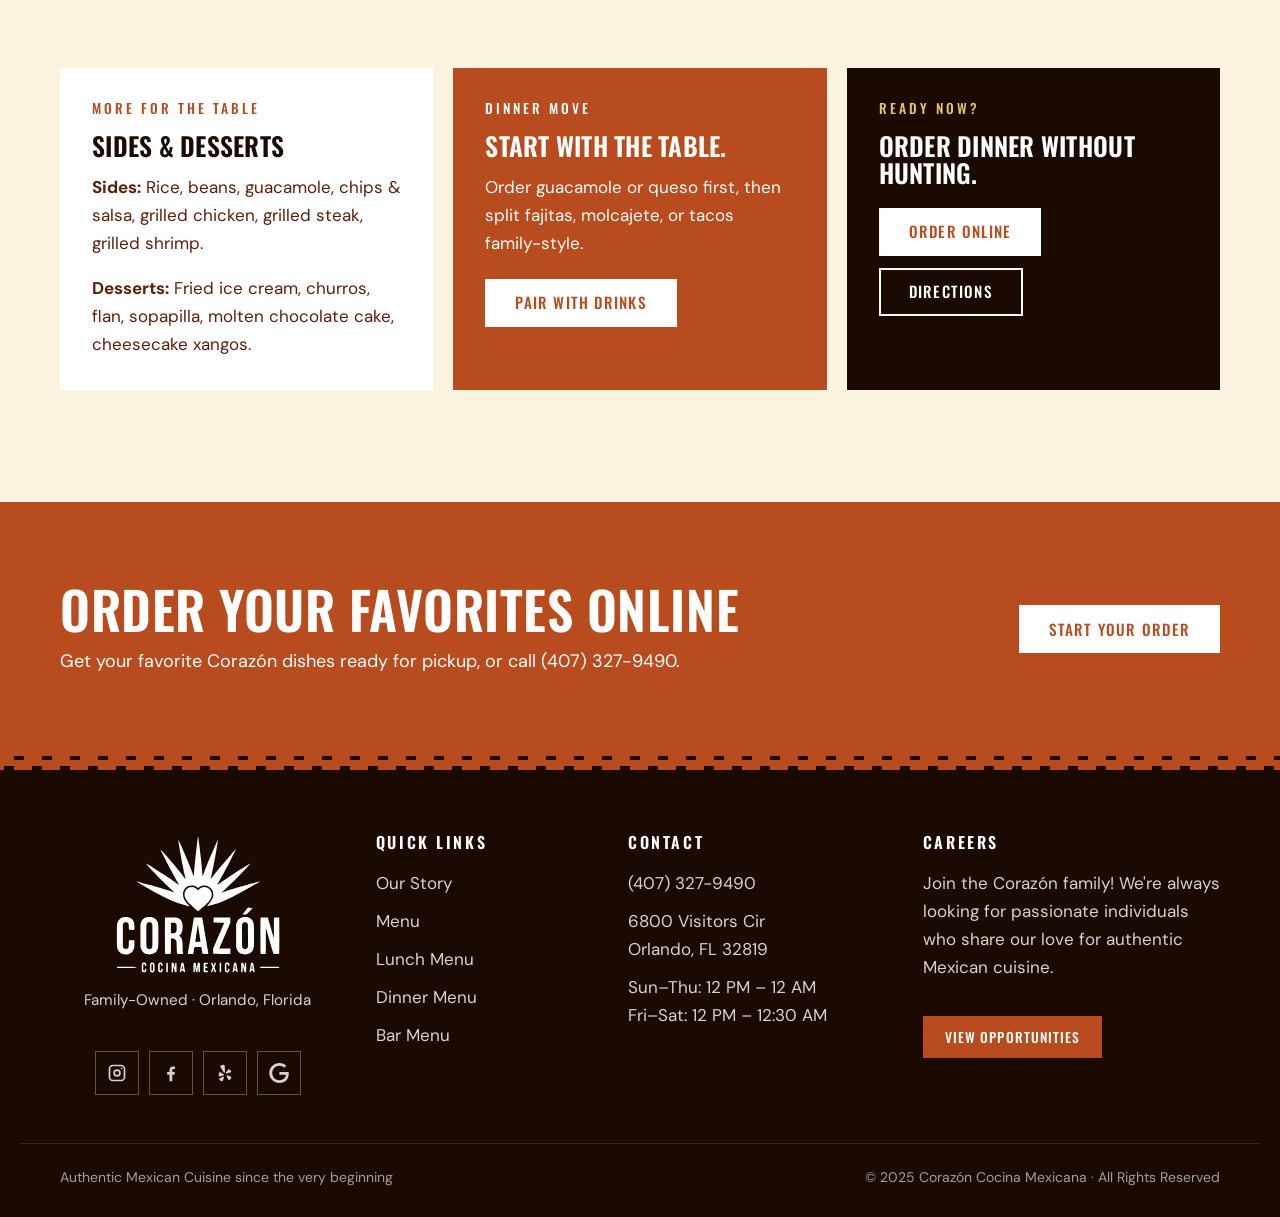
==== commit b4795095: "Add scrolling photo carousel to the dinner page banner Six photos drift across the dinner banner lik" ====
--- a/dinner-menu.html
+++ b/dinner-menu.html
@@ -65,8 +65,8 @@
 </header>
 
 <main id="main">
-  <section class="hero hero--page" aria-labelledby="page-title">
-    <div class="hero-media"><img src="img/hero-dinner.jpg" alt="" width="735" height="1103" style="object-position: center 25%" fetchpriority="high" decoding="async"></div>
+  <section class="hero hero--page hero--strip" aria-labelledby="page-title">
+    <div class="hero-media"><div class="strip-track"><img src="img/hero-dinner-sombreros.jpg" alt="" width="896" height="1195" style="object-position: center 45%" decoding="async"><img src="img/hero-dinner-queso.jpg" alt="" width="895" height="1200" style="object-position: center 40%" decoding="async"><img src="img/hero-dinner-mariachi.jpg" alt="" width="800" height="1200" style="object-position: center 40%" decoding="async"><img src="img/hero-dinner-tacos.jpg" alt="" width="1007" height="1200" style="object-position: center" decoding="async"><img src="img/hero-dinner-bartender.jpg" alt="" width="1264" height="843" style="object-position: 55% center" decoding="async"><img src="img/hero-dinner.jpg" alt="" width="735" height="1103" style="object-position: center 25%" decoding="async"><img src="img/hero-dinner-sombreros.jpg" alt="" width="896" height="1195" style="object-position: center 45%" decoding="async"><img src="img/hero-dinner-queso.jpg" alt="" width="895" height="1200" style="object-position: center 40%" decoding="async"><img src="img/hero-dinner-mariachi.jpg" alt="" width="800" height="1200" style="object-position: center 40%" decoding="async"><img src="img/hero-dinner-tacos.jpg" alt="" width="1007" height="1200" style="object-position: center" decoding="async"><img src="img/hero-dinner-bartender.jpg" alt="" width="1264" height="843" style="object-position: 55% center" decoding="async"><img src="img/hero-dinner.jpg" alt="" width="735" height="1103" style="object-position: center 25%" decoding="async"></div></div>
     <div class="wrap hero-content">
       <span class="eyebrow">Dinner · Full Service · Family Plates</span>
       <h1 id="page-title">Dinner Menu</h1>
--- a/css/site.css
+++ b/css/site.css
@@ -237,11 +237,10 @@
 .hero--page h1 { font-size: clamp(2.75rem, 7vw, 5.25rem); max-width: none; }
 .hero--page .hero-lede { margin-bottom: 0; }
 /* Photo-strip hero: same-size photos drift slowly right-to-left in a seamless loop (the set is listed twice);
-   a dark fade on the left keeps the text readable. Pauses on hover; stays still for reduced-motion users. */
+   a dark fade on the left keeps the text readable. Keeps moving on hover; stays still for reduced-motion users. */
 .hero--strip .hero-media { overflow: hidden; }
 .hero--strip .strip-track { display: flex; height: 100%; width: max-content; animation: strip-drift 70s linear infinite; }
 .hero--strip .strip-track img { flex: none; width: auto; height: 100%; aspect-ratio: 735 / 859; object-fit: cover; }
-.hero--strip:hover .strip-track { animation-play-state: paused; }
 @keyframes strip-drift { to { transform: translateX(-50%); } }
 @media (prefers-reduced-motion: reduce) { .hero--strip .strip-track { animation: none; } }
 .hero--strip::after {
